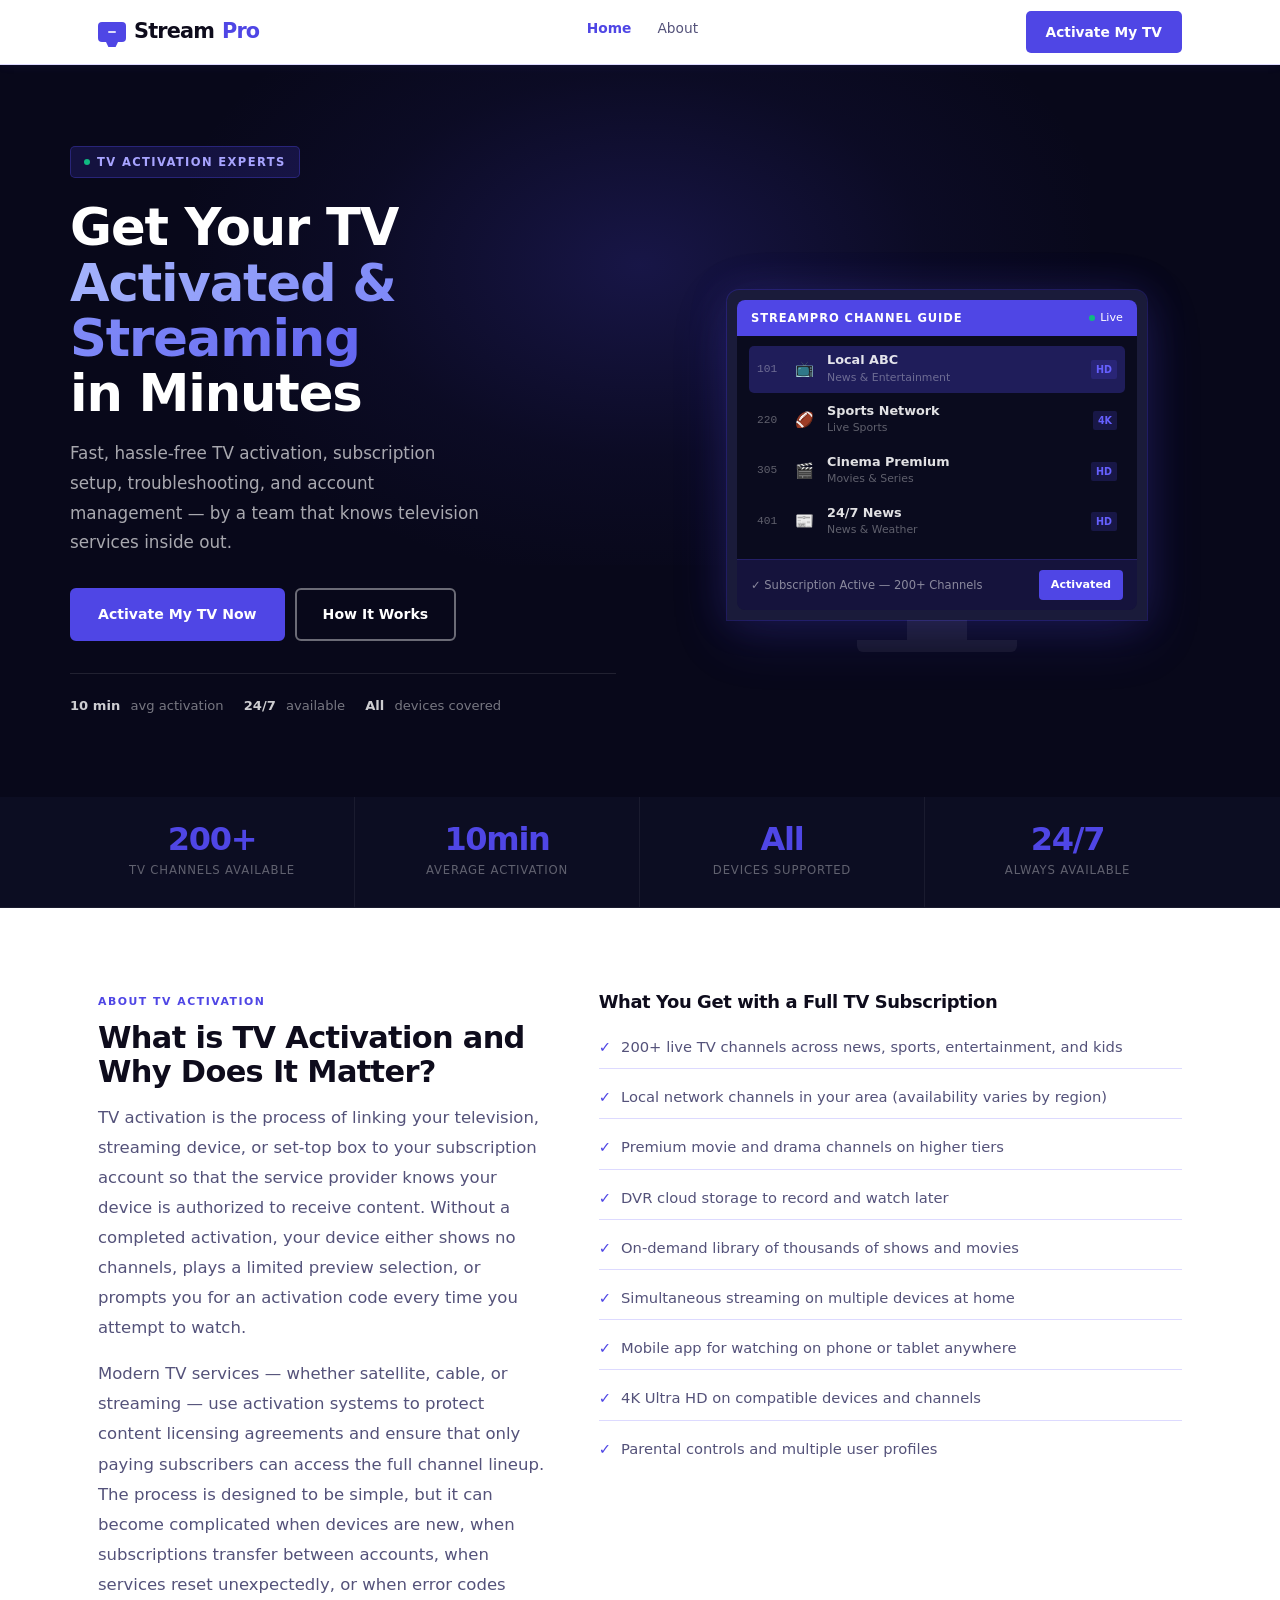
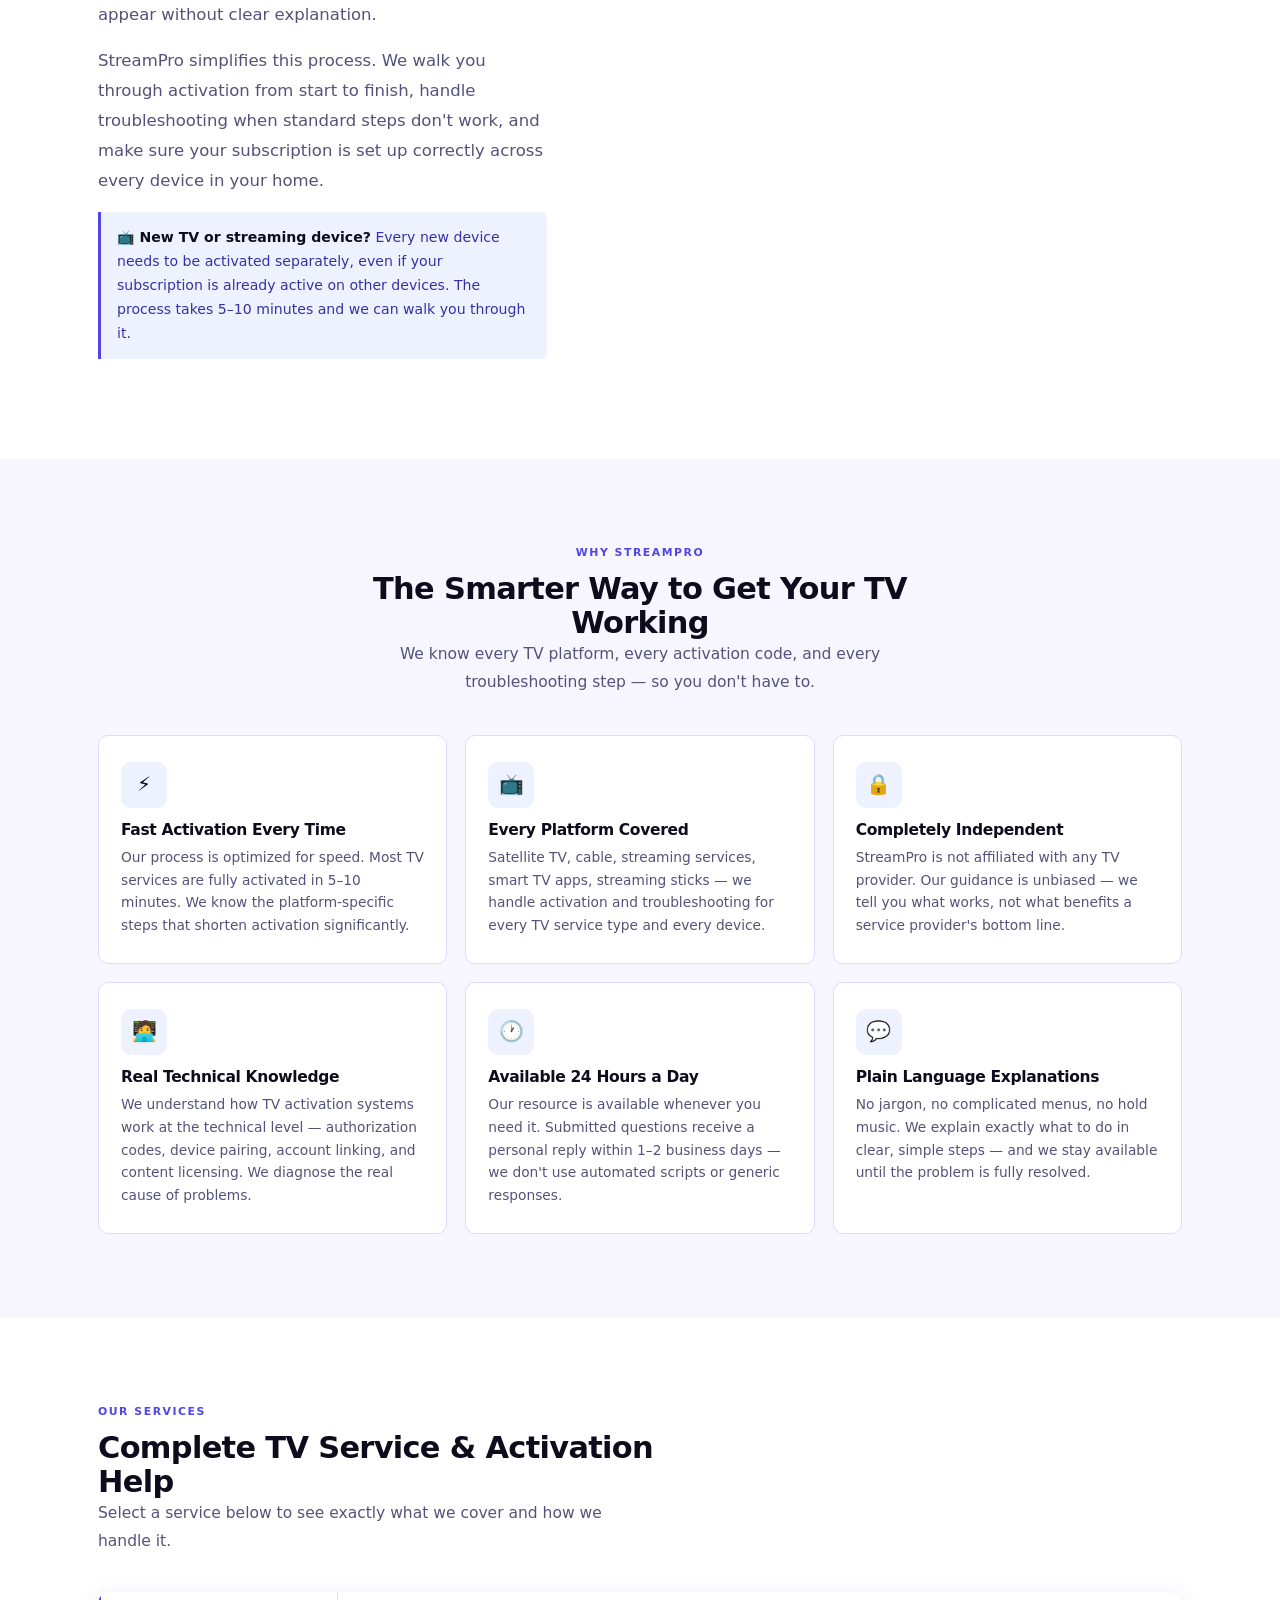
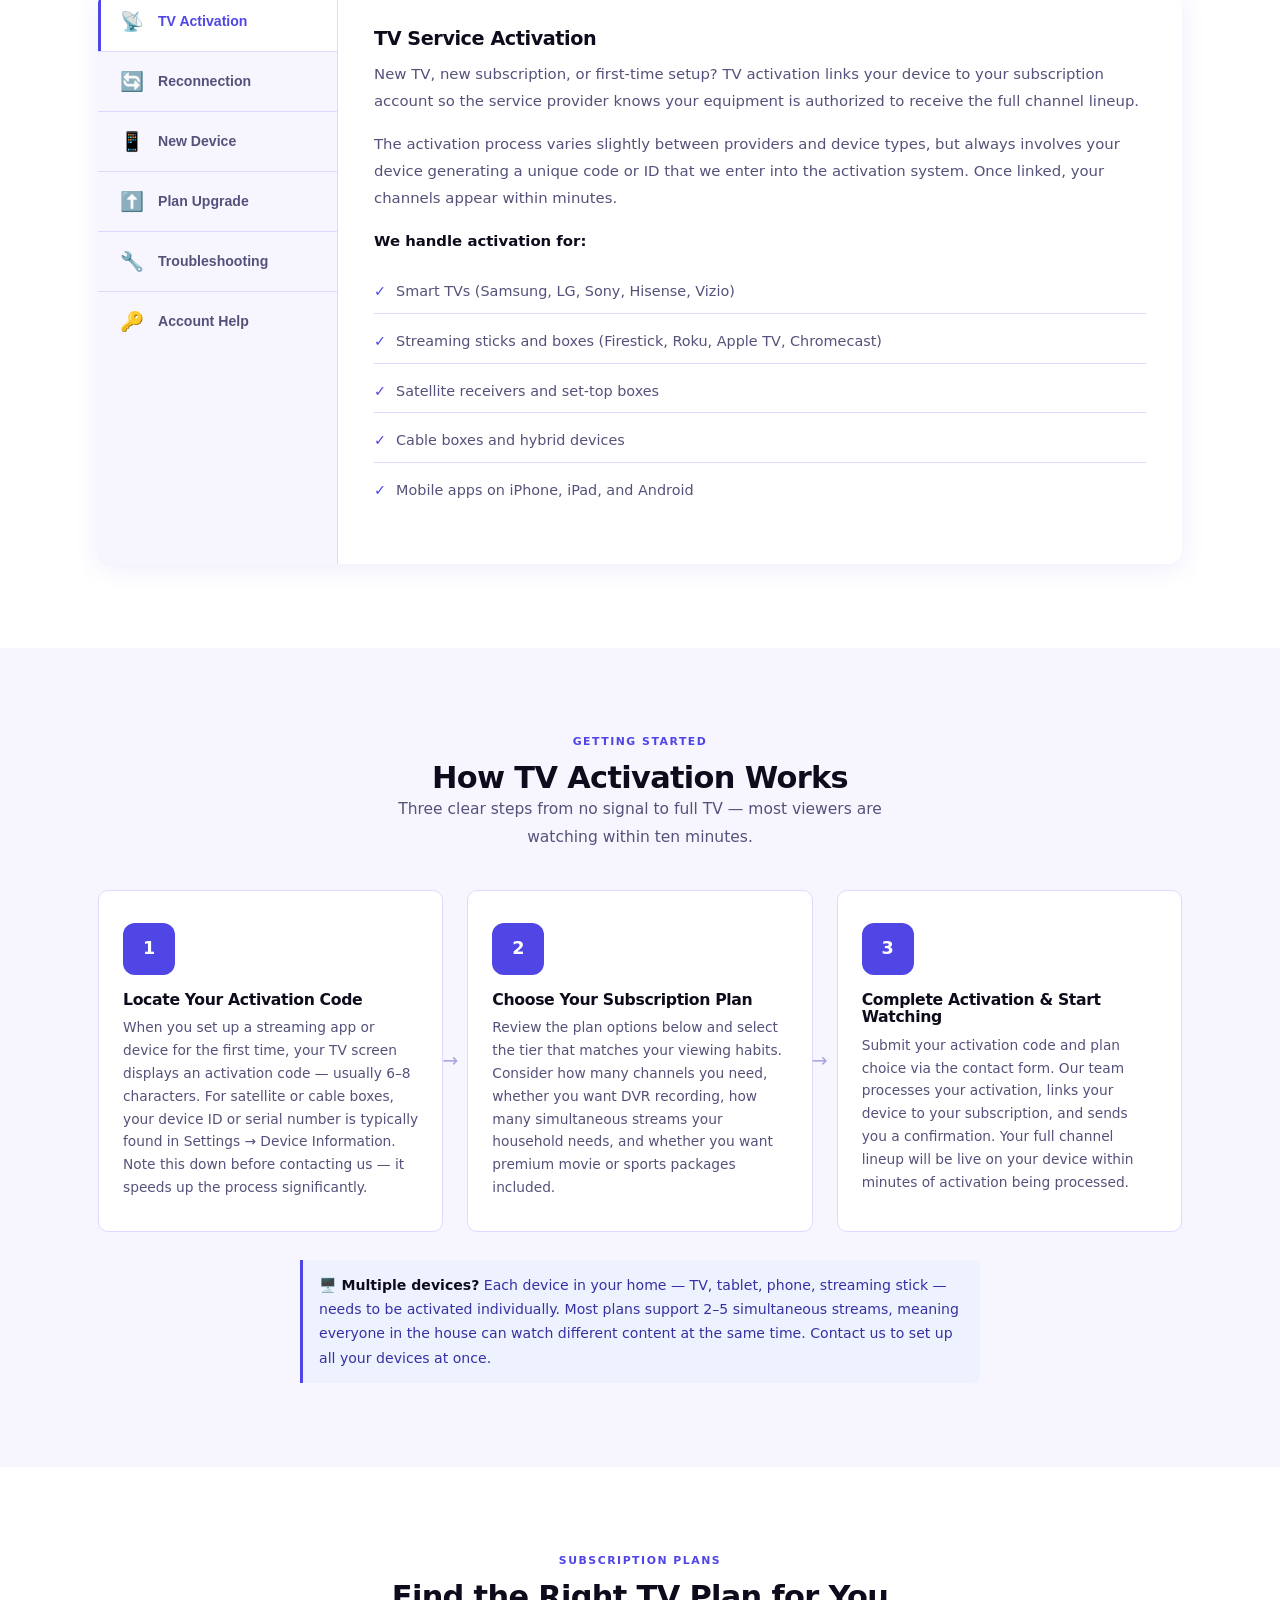
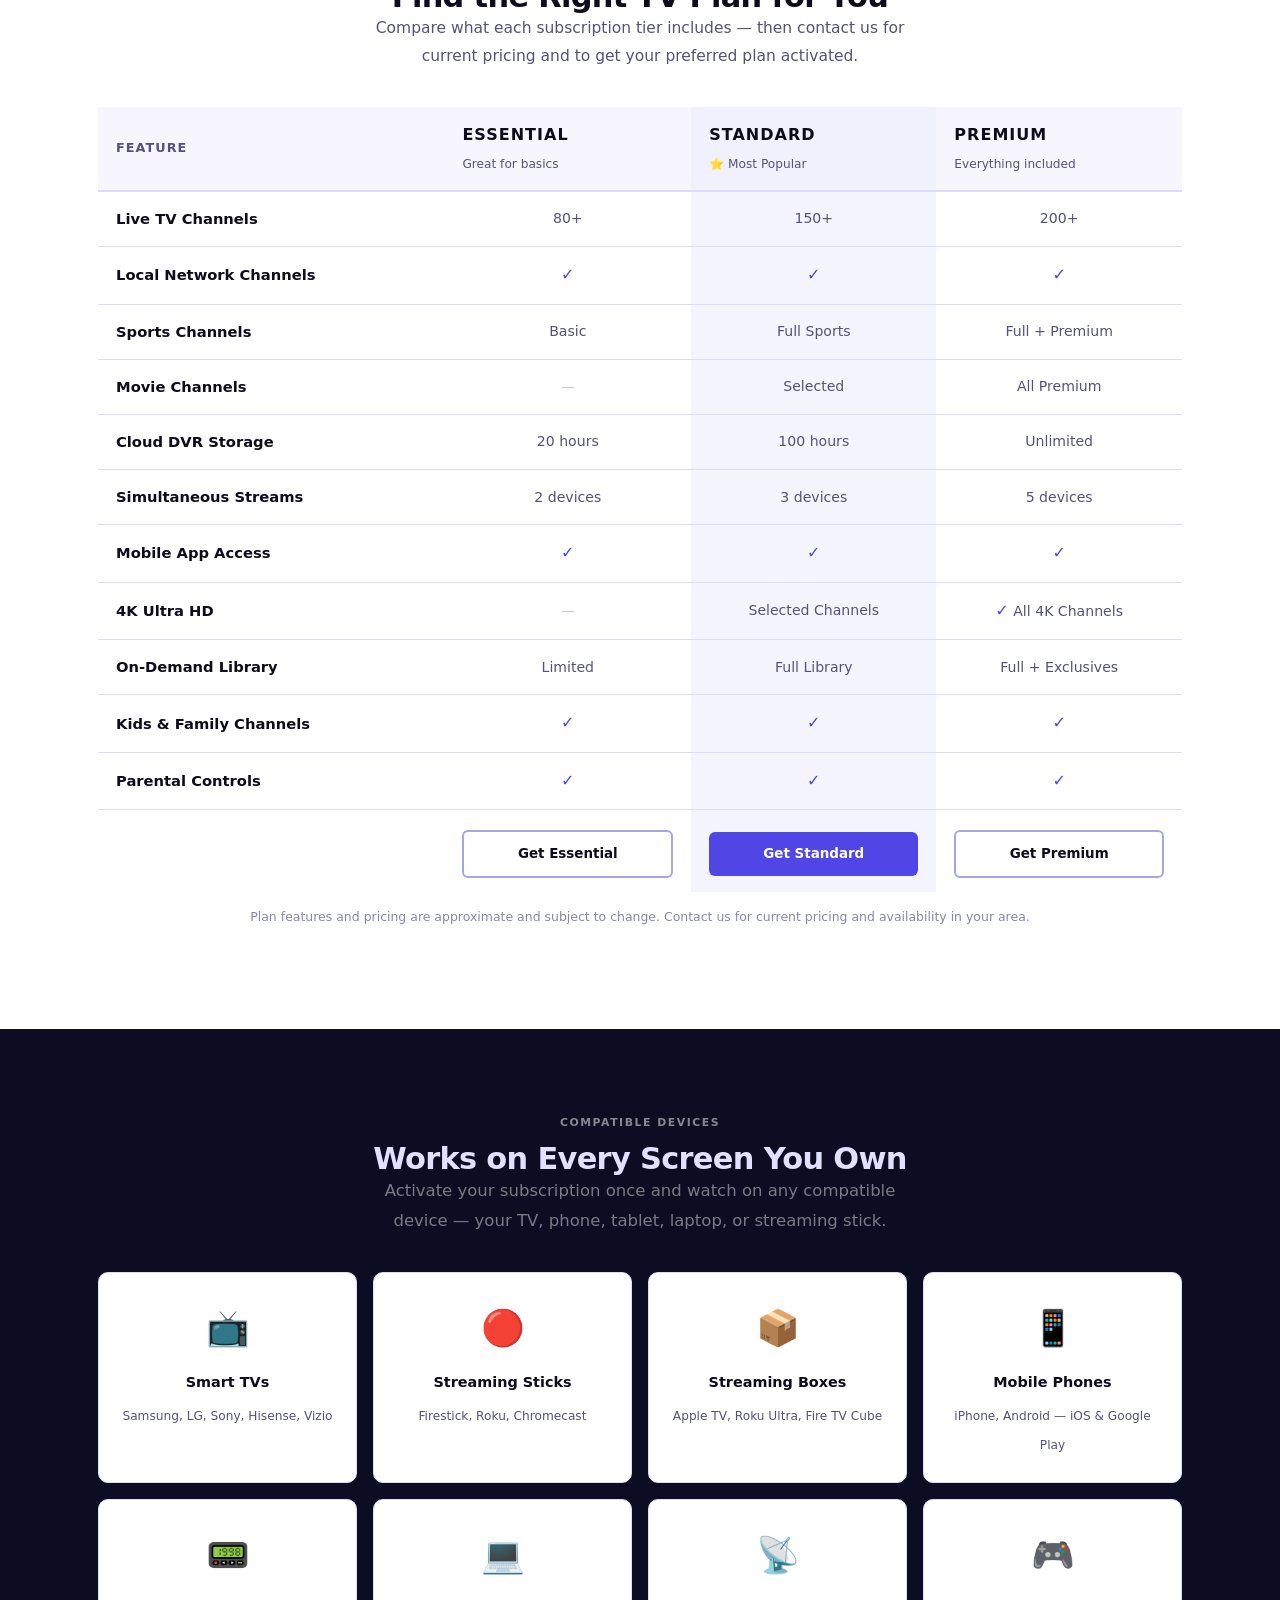
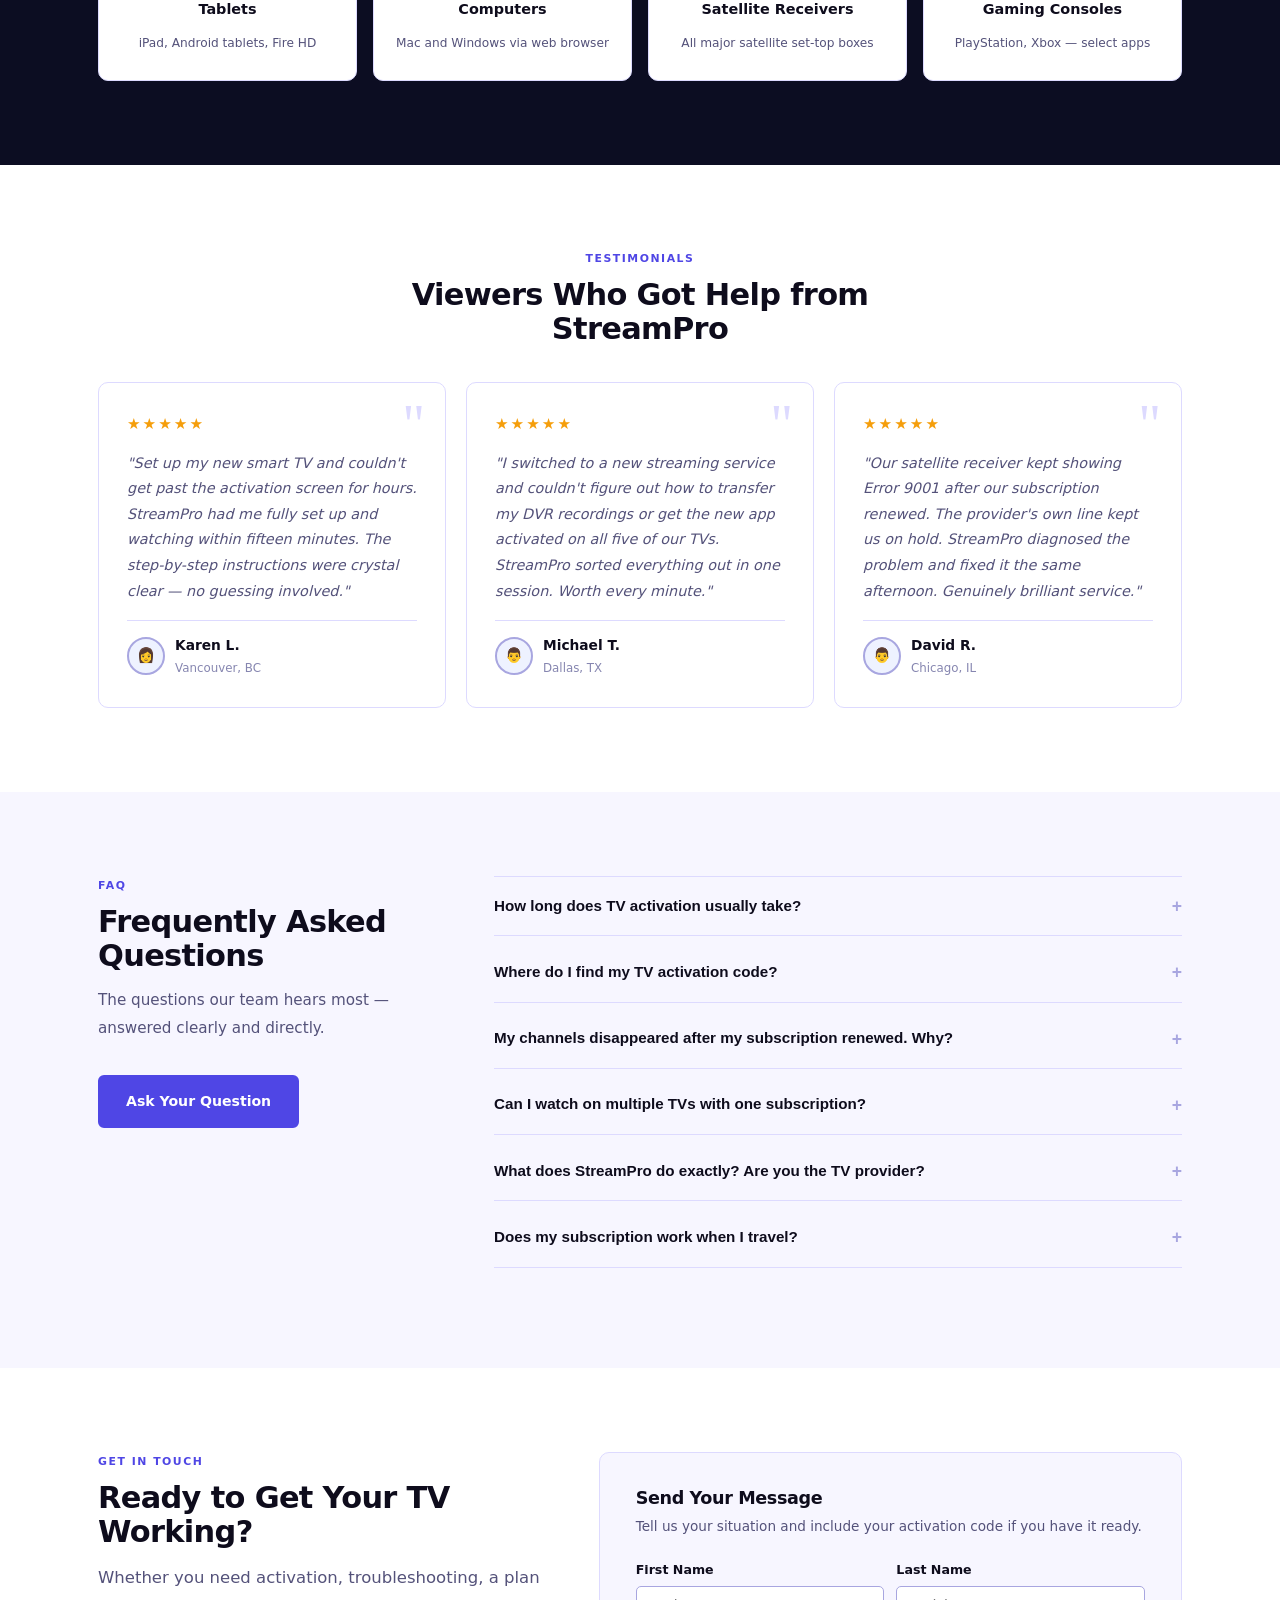
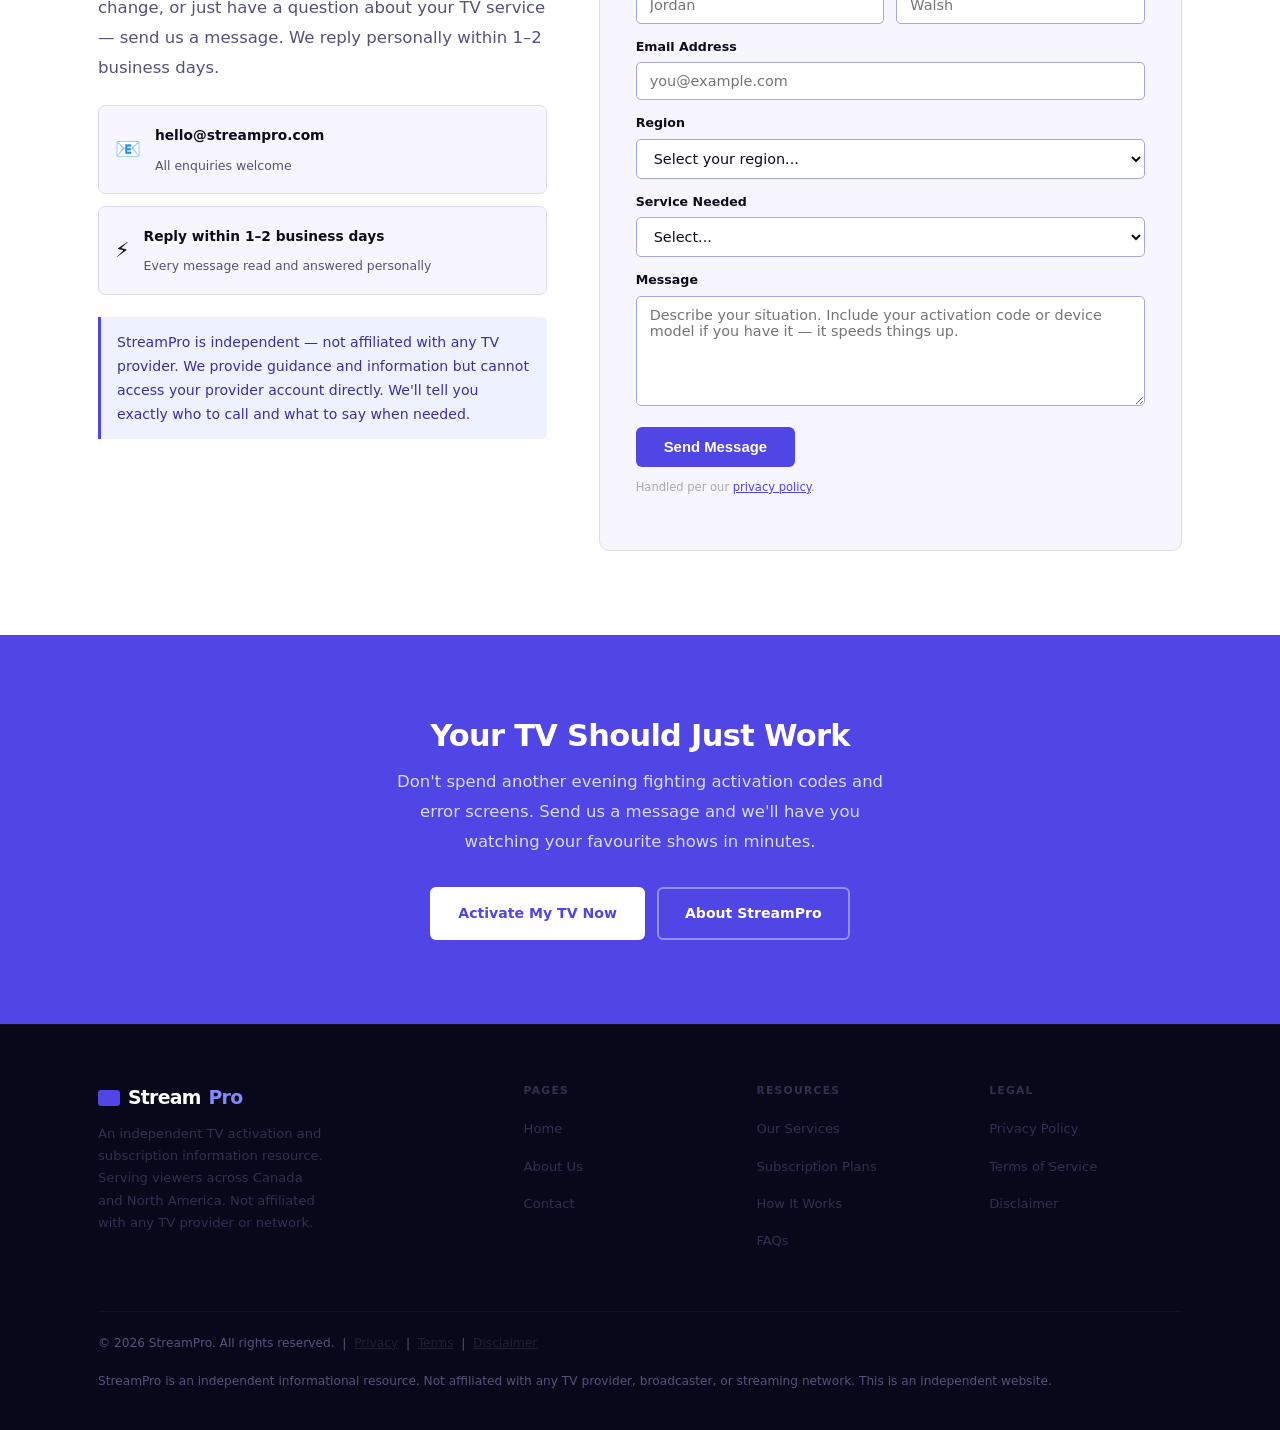
==== index.html @ f2d0706a "Add files via upload" ====
<!DOCTYPE html>
<html lang="en">

<!-- Mirrored from enterstremtv.netlify.app/ by HTTrack Website Copier/3.x [XR&CO'2014], Tue, 24 Nov 2026 15:10:51 GMT -->
<!-- Added by HTTrack --><meta http-equiv="content-type" content="text/html;charset=UTF-8" /><!-- /Added by HTTrack -->
<head>
<meta charset="UTF-8"/>
<meta name="viewport" content="width=device-width,initial-scale=1.0"/>
<meta name="description" content="StreamPro — fast TV activation, subscription setup, troubleshooting and account help for viewers across Canada and North America. Independent TV resource."/>
<title>StreamPro — TV Activation, Subscription & Troubleshooting | StreamPro</title>
<link rel="stylesheet" href="style.css"/>

</head>
<body><nav class="site-nav" id="nav"><div class="nav-inner"><a class='logo' href='index.html'><div class="logo-icon"></div>Stream<em>Pro</em></a><ul class="nav-links"><li><a class='on' href='index.html'>Home</a></li><li><a href='about.html'>About</a></li></ul><a class='nav-cta' href='index.html#contact'>Activate My TV</a><button class="ham" onclick="document.getElementById('mnav').classList.toggle('open')">☰</button></div><div class="mob-nav" id="mnav"><a href='index.html'>Home</a><a href='about.html'>About</a><a href='index.html#contact'>Activate My TV</a><a href='privacy.html'>Privacy</a><a href='terms.html'>Terms</a><a href='disclaimer.html'>Disclaimer</a></div></nav>
<!-- HERO: dark navy + indigo glow + CSS TV screen -->
<section class="hero">
  <div class="hero-inner">
    <div class="hero-text">
      <div class="hero-badge"><span class="badge-dot"></span> TV Activation Experts</div>
      <h1>Get Your TV<br/><span>Activated &amp; Streaming</span><br/>in Minutes</h1>
      <p class="hero-sub">Fast, hassle-free TV activation, subscription setup, troubleshooting, and account management — by a team that knows television services inside out.</p>

      <!-- Desktop — shown on desktop, hidden on mobile -->
      <div class="hero-btns desktop-btns">
        <a href="#contact" class="btn btn-indigo">Activate My TV Now</a>
        <a href="#how" class="btn btn-ghost">How It Works</a>
      </div>
      <div class="hero-proof">
        <div class="proof-item"><strong>10 min</strong>&nbsp;avg activation</div>
        <div class="proof-item"><strong>24/7</strong>&nbsp;available</div>
        <div class="proof-item"><strong>All</strong>&nbsp;devices covered</div>
      </div>
    </div>
    <div class="hero-tv">
      <div class="tv-wrap">
        <div class="tv-body">
          <div class="tv-bezel">
            <div class="tv-screen-header">
              <span class="tv-sh-title">StreamPro Channel Guide</span>
              <span class="tv-sh-status"><span class="tv-sh-dot"></span> Live</span>
            </div>
            <div class="tv-guide">
              <div class="tv-guide-row active">
                <span class="tv-ch-num">101</span>
                <span class="tv-ch-icon">📺</span>
                <div class="tv-ch-info">
                  <div class="tv-ch-name">Local ABC</div>
                  <div class="tv-ch-genre">News &amp; Entertainment</div>
                </div>
                <span class="tv-ch-hd">HD</span>
              </div>
              <div class="tv-guide-row">
                <span class="tv-ch-num">220</span>
                <span class="tv-ch-icon">🏈</span>
                <div class="tv-ch-info">
                  <div class="tv-ch-name">Sports Network</div>
                  <div class="tv-ch-genre">Live Sports</div>
                </div>
                <span class="tv-ch-hd">4K</span>
              </div>
              <div class="tv-guide-row">
                <span class="tv-ch-num">305</span>
                <span class="tv-ch-icon">🎬</span>
                <div class="tv-ch-info">
                  <div class="tv-ch-name">Cinema Premium</div>
                  <div class="tv-ch-genre">Movies &amp; Series</div>
                </div>
                <span class="tv-ch-hd">HD</span>
              </div>
              <div class="tv-guide-row">
                <span class="tv-ch-num">401</span>
                <span class="tv-ch-icon">📰</span>
                <div class="tv-ch-info">
                  <div class="tv-ch-name">24/7 News</div>
                  <div class="tv-ch-genre">News &amp; Weather</div>
                </div>
                <span class="tv-ch-hd">HD</span>
              </div>
            </div>
            <div class="tv-activate-bar">
              <span class="tv-ab-text">✓ Subscription Active — 200+ Channels</span>
              <span class="tv-ab-btn">Activated</span>
            </div>
          </div>
        </div>
        <div class="tv-stand-neck"></div>
        <div class="tv-stand-base"></div>
      </div>
    </div>
  </div>
</section>

<!-- METRICS STRIP -->
<div class="metrics-strip">
  <div class="metrics-inner">
    <div class="metric"><span class="metric-n">200+</span><span class="metric-l">TV Channels Available</span></div>
    <div class="metric"><span class="metric-n">10min</span><span class="metric-l">Average Activation</span></div>
    <div class="metric"><span class="metric-n">All</span><span class="metric-l">Devices Supported</span></div>
    <div class="metric"><span class="metric-n">24/7</span><span class="metric-l">Always Available</span></div>
  </div>
</div>

<!-- WHAT IS TV ACTIVATION -->
<section class="sec">
  <div class="wrap">
    <div class="g-6040">
      <div>
        <span class="lbl">About TV Activation</span>
        <h2 style="margin-bottom:14px;">What is TV Activation and Why Does It Matter?</h2>
        <p>TV activation is the process of linking your television, streaming device, or set-top box to your subscription account so that the service provider knows your device is authorized to receive content. Without a completed activation, your device either shows no channels, plays a limited preview selection, or prompts you for an activation code every time you attempt to watch.</p>
        <p>Modern TV services — whether satellite, cable, or streaming — use activation systems to protect content licensing agreements and ensure that only paying subscribers can access the full channel lineup. The process is designed to be simple, but it can become complicated when devices are new, when subscriptions transfer between accounts, when services reset unexpectedly, or when error codes appear without clear explanation.</p>
        <p>StreamPro simplifies this process. We walk you through activation from start to finish, handle troubleshooting when standard steps don't work, and make sure your subscription is set up correctly across every device in your home.</p>
        <div class="info-box">📺 <strong>New TV or streaming device?</strong> Every new device needs to be activated separately, even if your subscription is already active on other devices. The process takes 5–10 minutes and we can walk you through it.</div>
      </div>
      <div>
        <h3 style="margin-bottom:14px;">What You Get with a Full TV Subscription</h3>
        <ul class="ck">
          <li>200+ live TV channels across news, sports, entertainment, and kids</li>
          <li>Local network channels in your area (availability varies by region)</li>
          <li>Premium movie and drama channels on higher tiers</li>
          <li>DVR cloud storage to record and watch later</li>
          <li>On-demand library of thousands of shows and movies</li>
          <li>Simultaneous streaming on multiple devices at home</li>
          <li>Mobile app for watching on phone or tablet anywhere</li>
          <li>4K Ultra HD on compatible devices and channels</li>
          <li>Parental controls and multiple user profiles</li>
        </ul>
      </div>
    </div>
  </div>
</section>

<!-- WHY CHOOSE US -->
<section class="sec-alt">
  <div class="wrap">
    <div style="text-align:center;max-width:560px;margin:0 auto 38px;">
      <span class="lbl">Why StreamPro</span>
      <h2>The Smarter Way to Get Your TV Working</h2>
      <p style="font-size:.97rem;">We know every TV platform, every activation code, and every troubleshooting step — so you don't have to.</p>
    </div>
    <div class="why-grid">
      <div class="why-card"><div class="why-icon">⚡</div><h4>Fast Activation Every Time</h4><p>Our process is optimized for speed. Most TV services are fully activated in 5–10 minutes. We know the platform-specific steps that shorten activation significantly.</p></div>
      <div class="why-card"><div class="why-icon">📺</div><h4>Every Platform Covered</h4><p>Satellite TV, cable, streaming services, smart TV apps, streaming sticks — we handle activation and troubleshooting for every TV service type and every device.</p></div>
      <div class="why-card"><div class="why-icon">🔒</div><h4>Completely Independent</h4><p>StreamPro is not affiliated with any TV provider. Our guidance is unbiased — we tell you what works, not what benefits a service provider's bottom line.</p></div>
      <div class="why-card"><div class="why-icon">🧑‍💻</div><h4>Real Technical Knowledge</h4><p>We understand how TV activation systems work at the technical level — authorization codes, device pairing, account linking, and content licensing. We diagnose the real cause of problems.</p></div>
      <div class="why-card"><div class="why-icon">🕐</div><h4>Available 24 Hours a Day</h4><p>Our resource is available whenever you need it. Submitted questions receive a personal reply within 1–2 business days — we don't use automated scripts or generic responses.</p></div>
      <div class="why-card"><div class="why-icon">💬</div><h4>Plain Language Explanations</h4><p>No jargon, no complicated menus, no hold music. We explain exactly what to do in clear, simple steps — and we stay available until the problem is fully resolved.</p></div>
    </div>
  </div>
</section>

<!-- SERVICES — TAB LAYOUT (new, not used before) -->
<section class="sec" id="services">
  <div class="wrap">
    <div style="max-width:560px;margin-bottom:36px;">
      <span class="lbl">Our Services</span>
      <h2>Complete TV Service &amp; Activation Help</h2>
      <p style="font-size:.97rem;">Select a service below to see exactly what we cover and how we handle it.</p>
    </div>
    <div class="tab-layout">
      <div class="tab-nav">
        <button class="tab-btn active" data-tab="activation" onclick="showTab('activation')"><span class="tab-btn-icon">📡</span><span class="tab-btn-text">TV Activation</span></button>
        <button class="tab-btn" data-tab="reconnect" onclick="showTab('reconnect')"><span class="tab-btn-icon">🔄</span><span class="tab-btn-text">Reconnection</span></button>
        <button class="tab-btn" data-tab="newdevice" onclick="showTab('newdevice')"><span class="tab-btn-icon">📱</span><span class="tab-btn-text">New Device</span></button>
        <button class="tab-btn" data-tab="upgrade" onclick="showTab('upgrade')"><span class="tab-btn-icon">⬆️</span><span class="tab-btn-text">Plan Upgrade</span></button>
        <button class="tab-btn" data-tab="trouble" onclick="showTab('trouble')"><span class="tab-btn-icon">🔧</span><span class="tab-btn-text">Troubleshooting</span></button>
        <button class="tab-btn" data-tab="account" onclick="showTab('account')"><span class="tab-btn-icon">🔑</span><span class="tab-btn-text">Account Help</span></button>
      </div>
      <div style="background:#fff;">
        <div class="tab-pane active" id="tab-activation">
          <h3>TV Service Activation</h3>
          <p>New TV, new subscription, or first-time setup? TV activation links your device to your subscription account so the service provider knows your equipment is authorized to receive the full channel lineup.</p>
          <p>The activation process varies slightly between providers and device types, but always involves your device generating a unique code or ID that we enter into the activation system. Once linked, your channels appear within minutes.</p>
          <p><strong>We handle activation for:</strong></p>
          <ul class="ck"><li>Smart TVs (Samsung, LG, Sony, Hisense, Vizio)</li><li>Streaming sticks and boxes (Firestick, Roku, Apple TV, Chromecast)</li><li>Satellite receivers and set-top boxes</li><li>Cable boxes and hybrid devices</li><li>Mobile apps on iPhone, iPad, and Android</li></ul>
        </div>
        <div class="tab-pane" id="tab-reconnect">
          <h3>Service Reconnection</h3>
          <p>Your TV was working and then it stopped — or channels have disappeared after a subscription renewal. Reconnection is the process of re-authorizing your device or restarting the content authorization signal.</p>
          <p>This commonly happens after: subscription renewals are processed, payment methods are updated, service outages are resolved, or devices are restarted or factory-reset. In most cases, reconnection takes under five minutes.</p>
          <ul class="ck"><li>Signal refresh for satellite and cable services</li><li>Re-authorization after subscription renewal</li><li>Restoring channels after a payment update</li><li>Re-linking devices that have been reset</li></ul>
        </div>
        <div class="tab-pane" id="tab-newdevice">
          <h3>Adding a New Device</h3>
          <p>Got a new smart TV, streaming stick, or mobile device and want to add it to your existing subscription? Most plans allow multiple devices — you just need to activate each one separately under your account.</p>
          <p>The number of devices you can have active simultaneously depends on your subscription tier. We'll confirm your plan's device limit and activate your new device correctly without affecting other devices already set up.</p>
          <ul class="ck"><li>Activate additional TVs in your home</li><li>Add streaming sticks to your account</li><li>Set up the mobile app on new phones or tablets</li><li>Transfer from an old device to a new one</li></ul>
        </div>
        <div class="tab-pane" id="tab-upgrade">
          <h3>Plan Upgrade or Change</h3>
          <p>Want more channels, added sports packages, or premium movie content? Upgrading your plan activates additional content immediately on all your authorized devices — no hardware changes needed.</p>
          <p>We can explain exactly what each plan upgrade includes, confirm current pricing and availability, and walk you through the upgrade process so you only pay for what you actually want.</p>
          <ul class="ck"><li>Add premium sports packages</li><li>Upgrade to include movie channels</li><li>Add more simultaneous streams</li><li>Upgrade DVR storage capacity</li><li>Switch between plan tiers</li></ul>
        </div>
        <div class="tab-pane" id="tab-trouble">
          <h3>Technical Troubleshooting</h3>
          <p>Error codes, black screens, buffering, missing channels, audio issues — technical problems with TV services are frustrating, especially when standard restart-the-device advice doesn't work. We diagnose and resolve the actual cause.</p>
          <p>Common issues we resolve: channels frozen at the activation screen, error code 1000/2000/9001, streaming quality dropping constantly, selected channels showing "not included in your plan," and receiver boxes failing to load.</p>
          <ul class="ck"><li>Error code diagnosis and resolution</li><li>Streaming quality and buffering fixes</li><li>Audio sync and picture quality issues</li><li>Missing channels and package problems</li><li>Receiver and box reset procedures</li></ul>
        </div>
        <div class="tab-pane" id="tab-account">
          <h3>Account &amp; Billing Help</h3>
          <p>Locked out of your account, charges you don't recognise, need to update payment information, or want to understand exactly what your subscription includes? Account management questions are among the most common we receive.</p>
          <p>We can't access your account directly — but we can tell you exactly what to ask for, who to contact, what information to have ready, and what your rights are as a subscriber.</p>
          <ul class="ck"><li>Account login recovery and password reset</li><li>Understanding your billing statement</li><li>Disputing incorrect charges</li><li>Cancellation and pause options</li><li>Multi-account and family plan questions</li></ul>
        </div>
      </div>
    </div>
  </div>
</section>

<!-- HOW IT WORKS -->
<section class="sec-alt" id="how">
  <div class="wrap">
    <div style="text-align:center;max-width:540px;margin:0 auto 38px;">
      <span class="lbl">Getting Started</span>
      <h2>How TV Activation Works</h2>
      <p style="font-size:.97rem;">Three clear steps from no signal to full TV — most viewers are watching within ten minutes.</p>
    </div>
    <div class="steps-grid">
      <div class="step-card">
        <div class="step-num">1</div>
        <h4>Locate Your Activation Code</h4>
        <p>When you set up a streaming app or device for the first time, your TV screen displays an activation code — usually 6–8 characters. For satellite or cable boxes, your device ID or serial number is typically found in Settings → Device Information. Note this down before contacting us — it speeds up the process significantly.</p>
      </div>
      <div class="step-card">
        <div class="step-num">2</div>
        <h4>Choose Your Subscription Plan</h4>
        <p>Review the plan options below and select the tier that matches your viewing habits. Consider how many channels you need, whether you want DVR recording, how many simultaneous streams your household needs, and whether you want premium movie or sports packages included.</p>
      </div>
      <div class="step-card">
        <div class="step-num">3</div>
        <h4>Complete Activation &amp; Start Watching</h4>
        <p>Submit your activation code and plan choice via the contact form. Our team processes your activation, links your device to your subscription, and sends you a confirmation. Your full channel lineup will be live on your device within minutes of activation being processed.</p>
      </div>
    </div>
    <div class="info-box" style="max-width:680px;margin:28px auto 0;">🖥️ <strong>Multiple devices?</strong> Each device in your home — TV, tablet, phone, streaming stick — needs to be activated individually. Most plans support 2–5 simultaneous streams, meaning everyone in the house can watch different content at the same time. Contact us to set up all your devices at once.</div>
  </div>
</section>

<!-- SUBSCRIPTION PLANS — COMPARISON TABLE (unique layout) -->
<section class="sec" id="plans">
  <div class="wrap">
    <div style="text-align:center;max-width:560px;margin:0 auto 36px;">
      <span class="lbl">Subscription Plans</span>
      <h2>Find the Right TV Plan for You</h2>
      <p style="font-size:.97rem;">Compare what each subscription tier includes — then contact us for current pricing and to get your preferred plan activated.</p>
    </div>
    <div class="compare-wrap">
      <table class="compare-table">
        <thead>
          <tr>
            <th>Feature</th>
            <th><span class="plan-name-header">Essential</span><span class="plan-sub-header">Great for basics</span></th>
            <th class="featured-th"><span class="plan-name-header">Standard</span><span class="plan-sub-header">⭐ Most Popular</span></th>
            <th><span class="plan-name-header">Premium</span><span class="plan-sub-header">Everything included</span></th>
          </tr>
        </thead>
        <tbody>
          <tr><td class="feat-col">Live TV Channels</td><td class="plan-col">80+</td><td class="plan-col featured-col">150+</td><td class="plan-col">200+</td></tr>
          <tr><td class="feat-col">Local Network Channels</td><td class="plan-col"><span class="check-yes">✓</span></td><td class="plan-col featured-col"><span class="check-yes">✓</span></td><td class="plan-col"><span class="check-yes">✓</span></td></tr>
          <tr><td class="feat-col">Sports Channels</td><td class="plan-col">Basic</td><td class="plan-col featured-col">Full Sports</td><td class="plan-col">Full + Premium</td></tr>
          <tr><td class="feat-col">Movie Channels</td><td class="plan-col"><span class="check-no">—</span></td><td class="plan-col featured-col">Selected</td><td class="plan-col">All Premium</td></tr>
          <tr><td class="feat-col">Cloud DVR Storage</td><td class="plan-col">20 hours</td><td class="plan-col featured-col">100 hours</td><td class="plan-col">Unlimited</td></tr>
          <tr><td class="feat-col">Simultaneous Streams</td><td class="plan-col">2 devices</td><td class="plan-col featured-col">3 devices</td><td class="plan-col">5 devices</td></tr>
          <tr><td class="feat-col">Mobile App Access</td><td class="plan-col"><span class="check-yes">✓</span></td><td class="plan-col featured-col"><span class="check-yes">✓</span></td><td class="plan-col"><span class="check-yes">✓</span></td></tr>
          <tr><td class="feat-col">4K Ultra HD</td><td class="plan-col"><span class="check-no">—</span></td><td class="plan-col featured-col">Selected Channels</td><td class="plan-col"><span class="check-yes">✓</span> All 4K Channels</td></tr>
          <tr><td class="feat-col">On-Demand Library</td><td class="plan-col">Limited</td><td class="plan-col featured-col">Full Library</td><td class="plan-col">Full + Exclusives</td></tr>
          <tr><td class="feat-col">Kids &amp; Family Channels</td><td class="plan-col"><span class="check-yes">✓</span></td><td class="plan-col featured-col"><span class="check-yes">✓</span></td><td class="plan-col"><span class="check-yes">✓</span></td></tr>
          <tr><td class="feat-col">Parental Controls</td><td class="plan-col"><span class="check-yes">✓</span></td><td class="plan-col featured-col"><span class="check-yes">✓</span></td><td class="plan-col"><span class="check-yes">✓</span></td></tr>
          <tr class="plan-cta-row">
            <td></td>
            <td class="plan-col"><a href="#contact" class="plan-cta-btn secondary">Get Essential</a></td>
            <td class="plan-col featured-col"><a href="#contact" class="plan-cta-btn">Get Standard</a></td>
            <td class="plan-col"><a href="#contact" class="plan-cta-btn secondary">Get Premium</a></td>
          </tr>
        </tbody>
      </table>
    </div>
    <p style="text-align:center;font-size:.78rem;color:var(--light);margin-top:14px;">Plan features and pricing are approximate and subject to change. Contact us for current pricing and availability in your area.</p>
  </div>
</section>

<!-- DEVICE COMPATIBILITY -->
<section class="sec-dark">
  <div class="wrap">
    <div style="text-align:center;max-width:540px;margin:0 auto 36px;">
      <span class="lbl-w">Compatible Devices</span>
      <h2>Works on Every Screen You Own</h2>
      <p>Activate your subscription once and watch on any compatible device — your TV, phone, tablet, laptop, or streaming stick.</p>
    </div>
    <div class="device-grid">
      <div class="device-card"><span class="device-icon">📺</span><span class="device-name">Smart TVs</span><span class="device-detail">Samsung, LG, Sony, Hisense, Vizio</span></div>
      <div class="device-card"><span class="device-icon">🔴</span><span class="device-name">Streaming Sticks</span><span class="device-detail">Firestick, Roku, Chromecast</span></div>
      <div class="device-card"><span class="device-icon">📦</span><span class="device-name">Streaming Boxes</span><span class="device-detail">Apple TV, Roku Ultra, Fire TV Cube</span></div>
      <div class="device-card"><span class="device-icon">📱</span><span class="device-name">Mobile Phones</span><span class="device-detail">iPhone, Android — iOS &amp; Google Play</span></div>
      <div class="device-card"><span class="device-icon">📟</span><span class="device-name">Tablets</span><span class="device-detail">iPad, Android tablets, Fire HD</span></div>
      <div class="device-card"><span class="device-icon">💻</span><span class="device-name">Computers</span><span class="device-detail">Mac and Windows via web browser</span></div>
      <div class="device-card"><span class="device-icon">📡</span><span class="device-name">Satellite Receivers</span><span class="device-detail">All major satellite set-top boxes</span></div>
      <div class="device-card"><span class="device-icon">🎮</span><span class="device-name">Gaming Consoles</span><span class="device-detail">PlayStation, Xbox — select apps</span></div>
    </div>
  </div>
</section>

<!-- TESTIMONIALS -->
<section class="sec">
  <div class="wrap">
    <div style="text-align:center;max-width:480px;margin:0 auto 36px;">
      <span class="lbl">Testimonials</span>
      <h2>Viewers Who Got Help from StreamPro</h2>
    </div>
    <div class="testi-row">
      <div class="testi-card">
        <div class="testi-stars">★★★★★</div>
        <div class="testi-text">"Set up my new smart TV and couldn't get past the activation screen for hours. StreamPro had me fully set up and watching within fifteen minutes. The step-by-step instructions were crystal clear — no guessing involved."</div>
        <div class="testi-foot"><div class="testi-av">👩</div><div><div class="testi-name">Karen L.</div><div class="testi-loc">Vancouver, BC</div></div></div>
      </div>
      <div class="testi-card">
        <div class="testi-stars">★★★★★</div>
        <div class="testi-text">"I switched to a new streaming service and couldn't figure out how to transfer my DVR recordings or get the new app activated on all five of our TVs. StreamPro sorted everything out in one session. Worth every minute."</div>
        <div class="testi-foot"><div class="testi-av">👨</div><div><div class="testi-name">Michael T.</div><div class="testi-loc">Dallas, TX</div></div></div>
      </div>
      <div class="testi-card">
        <div class="testi-stars">★★★★★</div>
        <div class="testi-text">"Our satellite receiver kept showing Error 9001 after our subscription renewed. The provider's own line kept us on hold. StreamPro diagnosed the problem and fixed it the same afternoon. Genuinely brilliant service."</div>
        <div class="testi-foot"><div class="testi-av">👨</div><div><div class="testi-name">David R.</div><div class="testi-loc">Chicago, IL</div></div></div>
      </div>
    </div>
  </div>
</section>

<!-- FAQ -->
<section class="sec-alt" id="faq">
  <div class="wrap">
    <div class="g-1-2">
      <div>
        <span class="lbl">FAQ</span>
        <h2 style="margin-top:8px;margin-bottom:14px;">Frequently Asked Questions</h2>
        <p style="font-size:.95rem;">The questions our team hears most — answered clearly and directly.</p>
        <a href="#contact" class="btn btn-indigo" style="margin-top:16px;display:inline-flex;">Ask Your Question</a>
      </div>
      <div>
        <ul style="list-style:none;padding:0;border-top:1px solid var(--border);">
          <li class="faq-item"><button class="faq-q" onclick="fq(this)">How long does TV activation usually take? <span class="ic">+</span></button><div class="faq-a">Most TV service activations complete within 5 to 15 minutes once you have your activation code and your subscription is in place. The exact time depends on the service provider's authorization system — some send the activation signal instantly, while others take a few minutes to process. Satellite services may take slightly longer because the authorization signal travels via satellite to your receiver.</div></li>
          <li class="faq-item"><button class="faq-q" onclick="fq(this)">Where do I find my TV activation code? <span class="ic">+</span></button><div class="faq-a">Your activation code appears on your TV screen when you open the streaming app or set up the device for the first time. It's typically shown on a screen that says "Activate at [website]" or "Enter this code." For satellite or cable boxes, your device ID is usually found in Settings → About → Device Information or on a sticker on the back or bottom of the box. If you can't find yours, contact us and we'll help you locate it based on your specific device model.</div></li>
          <li class="faq-item"><button class="faq-q" onclick="fq(this)">My channels disappeared after my subscription renewed. Why? <span class="ic">+</span></button><div class="faq-a">This is one of the most common TV service issues. When a subscription renews — especially if there's a brief processing delay or a payment method update — the service's authorization system can temporarily de-authorize your device. This causes channels to disappear even though your subscription is technically active. A reconnection or signal refresh resolves this in most cases within minutes. Contact us and we can process this for you.</div></li>
          <li class="faq-item"><button class="faq-q" onclick="fq(this)">Can I watch on multiple TVs with one subscription? <span class="ic">+</span></button><div class="faq-a">Yes — most TV subscriptions allow multiple devices to be registered and multiple simultaneous streams. The number of devices you can watch on at the same time depends on your subscription tier: Essential plans typically allow 2 simultaneous streams, Standard plans allow 3, and Premium plans allow 5 or more. Each device needs to be activated separately under your account, which we can help you do all at once.</div></li>
          <li class="faq-item"><button class="faq-q" onclick="fq(this)">What does StreamPro do exactly? Are you the TV provider? <span class="ic">+</span></button><div class="faq-a">StreamPro is an independent information and activation resource — not a TV provider. We help you understand TV services, navigate the activation process, troubleshoot technical problems, and choose the right subscription tier. We don't provide the TV service itself, but we make the process of getting started, fixing problems, and managing your subscription significantly easier. We're completely independent and not affiliated with any TV service provider.</div></li>
          <li class="faq-item"><button class="faq-q" onclick="fq(this)">Does my subscription work when I travel? <span class="ic">+</span></button><div class="faq-a">It depends on the type of service. Satellite TV services are generally tied to your registered home location and may not work in other homes or regions. Streaming TV subscriptions typically allow you to watch on your mobile device anywhere you have an internet connection, though some live local channels may be geo-restricted to your home area. Premium on-demand content is usually available wherever you are. Contact us for specifics about your service type and subscription tier.</div></li>
        </ul>
      </div>
    </div>
  </div>
</section>

<!-- CONTACT -->
<section class="sec" id="contact">
  <div class="wrap">
    <div class="g-6040" style="align-items:start;">
      <div>
        <span class="lbl">Get in Touch</span>
        <h2 style="margin-top:8px;margin-bottom:14px;">Ready to Get Your TV Working?</h2>
        <p>Whether you need activation, troubleshooting, a plan change, or just have a question about your TV service — send us a message. We reply personally within 1–2 business days.</p>
        <div style="margin:22px 0;display:flex;flex-direction:column;gap:12px;">
          <div style="display:flex;gap:14px;align-items:center;padding:14px 16px;background:var(--bg-alt);border-radius:7px;border:1px solid var(--border);"><span style="font-size:1.3rem;">📧</span><div><strong style="font-size:.86rem;">hello@streampro.com</strong><br/><span style="font-size:.78rem;color:var(--muted);">All enquiries welcome</span></div></div>
          <div style="display:flex;gap:14px;align-items:center;padding:14px 16px;background:var(--bg-alt);border-radius:7px;border:1px solid var(--border);"><span style="font-size:1.3rem;">⚡</span><div><strong style="font-size:.86rem;">Reply within 1–2 business days</strong><br/><span style="font-size:.78rem;color:var(--muted);">Every message read and answered personally</span></div></div>
        </div>
        <div class="info-box">StreamPro is independent — not affiliated with any TV provider. We provide guidance and information but cannot access your provider account directly. We'll tell you exactly who to call and what to say when needed.</div>
      </div>
      <div class="form-box">
        <h3 style="margin-bottom:6px;font-size:1.1rem;">Send Your Message</h3>
        <p style="font-size:.85rem;color:var(--muted);margin-bottom:20px;">Tell us your situation and include your activation code if you have it ready.</p>
        <div class="f2"><div class="fg"><label>First Name</label><input type="text" placeholder="Jordan"/></div><div class="fg"><label>Last Name</label><input type="text" placeholder="Walsh"/></div></div>
        <div class="fg"><label>Email Address</label><input type="email" placeholder="you@example.com"/></div>
        <div class="fg"><label>Region</label>
          <select>
            <option value="">Select your region...</option>
            <optgroup label="Canada"><option>Ontario</option><option>British Columbia</option><option>Alberta</option><option>Quebec</option><option>Other Canadian province</option></optgroup>
            <optgroup label="United States"><option>Northeast US</option><option>Southeast US</option><option>Midwest US</option><option>West Coast US</option><option>Other US</option></optgroup>
            <optgroup label="Other"><option>Other / Prefer not to say</option></optgroup>
          </select>
        </div>
        <div class="fg"><label>Service Needed</label>
          <select><option value="">Select...</option>
            <option>TV activation (new service)</option>
            <option>Reconnect / Signal refresh</option>
            <option>Add a new device</option>
            <option>Plan upgrade or change</option>
            <option>Technical troubleshooting</option>
            <option>Account &amp; billing help</option>
            <option>General question</option>
          </select>
        </div>
        <div class="fg"><label>Message</label><textarea placeholder="Describe your situation. Include your activation code or device model if you have it — it speeds things up."></textarea></div>
        <button class="sbtn" onclick="sub()">Send Message</button>
        <p class="fok" id="fok">✓ Message sent — we'll reply within 1–2 business days.</p>
        <p style="font-size:.72rem;color:#aaa;margin-top:10px;">Handled per our <a href='privacy.html'>privacy policy</a>.</p>
      </div>
    </div>
  </div>
</section>

<div class="cta-band">
  <div class="wrap-sm">
    <h2>Your TV Should Just Work</h2>
    <p>Don't spend another evening fighting activation codes and error screens. Send us a message and we'll have you watching your favourite shows in minutes.</p>
    <div style="display:flex;gap:12px;justify-content:center;flex-wrap:wrap;">
      <a href="#contact" class="btn btn-white">Activate My TV Now</a>
      <a class='btn btn-ghost' href='about.html'>About StreamPro</a>
    </div>
  </div>
</div>

<footer class="site-footer"><div class="wrap"><div class="ft-grid"><div class="ft-brand"><div class="ft-logo"><div class="ft-logo-icon"></div>Stream<em>Pro</em></div><p>An independent TV activation and subscription information resource. Serving viewers across Canada and North America. Not affiliated with any TV provider or network.</p></div><div class="fc"><h5>Pages</h5><ul><li><a href='index.html'>Home</a></li><li><a href='about.html'>About Us</a></li><li><a href='index.html#contact'>Contact</a></li></ul></div><div class="fc"><h5>Resources</h5><ul><li><a href='index.html#services'>Our Services</a></li><li><a href='index.html#plans'>Subscription Plans</a></li><li><a href='index.html#how'>How It Works</a></li><li><a href='index.html#faq'>FAQs</a></li></ul></div><div class="fc"><h5>Legal</h5><ul><li><a href='privacy.html'>Privacy Policy</a></li><li><a href='terms.html'>Terms of Service</a></li><li><a href='disclaimer.html'>Disclaimer</a></li></ul></div></div><div class="ft-bot"><p>&copy; <span id="yr"></span> StreamPro. All rights reserved. &nbsp;|&nbsp; <a href='privacy.html'>Privacy</a> &nbsp;|&nbsp; <a href='terms.html'>Terms</a> &nbsp;|&nbsp; <a href='disclaimer.html'>Disclaimer</a></p><p style="margin-top:4px;">StreamPro is an independent informational resource. Not affiliated with any TV provider, broadcaster, or streaming network. This is an independent website.</p></div></div></footer><script>
document.getElementById("yr").textContent=new Date().getFullYear();
function fq(b){var i=b.closest(".faq-item"),o=i.classList.contains("open");document.querySelectorAll(".faq-item.open").forEach(function(x){x.classList.remove("open");});if(!o)i.classList.add("open");}
function sub(){var e=document.querySelector(".fg input[type=email]"),m=document.querySelector(".fg textarea");if(e&&m){if(!e.value.trim()||!m.value.trim()){alert("Please fill all required fields.");return;}document.getElementById("fok").style.display="block";document.querySelector(".sbtn").disabled=true;}}
// Service tabs
function showTab(id){
  document.querySelectorAll(".tab-btn").forEach(function(b){b.classList.remove("active");});
  document.querySelectorAll(".tab-pane").forEach(function(p){p.classList.remove("active");});
  var btn=document.querySelector('[data-tab="'+id+'"]');
  var pane=document.getElementById("tab-"+id);
  if(btn)btn.classList.add("active");
  if(pane)pane.classList.add("active");
}
</script></body>

<!-- Mirrored from enterstremtv.netlify.app/ by HTTrack Website Copier/3.x [XR&CO'2014], Tue, 24 Nov 2026 15:10:55 GMT -->
</html>
<script async src=".netlify/scripts/hud3eb9?variant=public" data-nf-variant="public" data-netlify-site-id="ea98de82-31a0-4e5a-8878-78ecb0f92105" data-app-host="app.netlify.com" data-account-tier="personal"></script>
---- style.css ----
/* ═══════════════════════════════════════════════════════
   StreamPro — TV Activation Resource
   Indigo #4f46e5 · Dark navy hero · White body
   TV screen visualization · Service tabs · Compare table
   NO AD SLOTS — Google Ads Landing Page
═══════════════════════════════════════════════════════ */
*,*::before,*::after{box-sizing:border-box;margin:0;padding:0;}
html{scroll-behavior:smooth;overflow-x:hidden;}
:root{
  --bg:#ffffff;
  --bg-alt:#f7f6ff;
  --bg-soft:#eeedff;
  --dark:#08081a;
  --navy:#0c0d22;
  --card-dk:#13142e;
  --ink:#0e0c1c;
  --text:#100e22;
  --muted:#54527a;
  --light:#8686b0;
  --accent:#4f46e5;
  --acc-dk:#3730a3;
  --acc-mid:#6660ff;
  --acc-lt:#eef2ff;
  --acc-glow:rgba(79,70,229,.3);
  --border:#dddaff;
  --bdk:#a8a6e0;
  --success:#10b981;
  --shadow:0 4px 24px rgba(79,70,229,.1);
  --shadow-lg:0 16px 56px rgba(79,70,229,.18);
}
body{font-family:system-ui,-apple-system,'Segoe UI',sans-serif;font-size:16.5px;line-height:1.78;color:var(--text);background:var(--bg);-webkit-font-smoothing:antialiased;overflow-x:hidden;}
img{display:block;max-width:100%;height:auto;}
a{color:var(--accent);}a:hover{color:var(--acc-dk);}
h1,h2,h3,h4{font-weight:800;line-height:1.12;color:var(--ink);letter-spacing:-.022em;}
h1{font-size:2.9rem;}h2{font-size:1.9rem;}h3{font-size:1.12rem;}h4{font-size:.96rem;}
p{color:var(--muted);margin-bottom:1rem;line-height:1.82;}
ul,ol{padding-left:1.4rem;color:var(--muted);margin-bottom:1rem;}
li{margin-bottom:.44rem;}
strong{color:var(--ink);font-weight:600;}

/* containers */
.wrap{max-width:1140px;margin:0 auto;padding:0 28px;}
.wrap-md{max-width:860px;margin:0 auto;padding:0 28px;}
.wrap-sm{max-width:640px;margin:0 auto;padding:0 28px;}

/* ── NAV ──────────────────────────────────────────────── */
.site-nav{position:sticky;top:0;z-index:300;background:#fff;border-bottom:1px solid var(--border);box-shadow:0 2px 8px rgba(79,70,229,.07);}
.nav-inner{display:flex;align-items:center;justify-content:space-between;height:64px;gap:14px;max-width:1140px;margin:0 auto;padding:0 28px;}
.logo{font-size:1.3rem;font-weight:900;letter-spacing:-.04em;color:var(--ink);text-decoration:none;display:flex;align-items:center;gap:8px;flex-shrink:0;}
.logo-icon{width:28px;height:20px;background:var(--accent);border-radius:4px;position:relative;display:flex;align-items:center;justify-content:center;}
.logo-icon::after{content:'';width:8px;height:2px;background:rgba(255,255,255,.8);border-radius:1px;}
.logo-icon::before{content:'';position:absolute;bottom:-5px;left:50%;transform:translateX(-50%);width:12px;height:5px;background:var(--accent);clip-path:polygon(0 0,100% 0,80% 100%,20% 100%);}
.logo em{font-style:normal;color:var(--accent);}
.logo:hover{text-decoration:none;}
.nav-links{display:flex;list-style:none;gap:2px;padding:0;margin:0;}
.nav-links a{font-size:.86rem;font-weight:500;color:var(--muted);padding:7px 12px;border-radius:5px;text-decoration:none;display:block;transition:color .13s,background .13s;}
.nav-links a:hover{color:var(--ink);background:var(--acc-lt);}
.nav-links a.on{color:var(--accent);font-weight:700;}
.nav-cta{font-size:.86rem;font-weight:700;background:var(--accent);color:#fff;padding:9px 20px;border-radius:5px;text-decoration:none;white-space:nowrap;transition:background .13s;}
.nav-cta:hover{background:var(--acc-dk);color:#fff;text-decoration:none;}
.ham{display:none;background:none;border:1.5px solid var(--border);border-radius:5px;padding:7px 11px;cursor:pointer;font-size:1rem;color:var(--ink);}
.mob-nav{display:none;flex-direction:column;background:#fff;border-top:1px solid var(--border);padding:10px 20px 16px;gap:4px;position:absolute;top:64px;left:0;right:0;z-index:400;box-shadow:0 4px 16px rgba(79,70,229,.1);}
.mob-nav.open{display:flex;}
.mob-nav a{display:block;padding:11px 14px;font-size:.9rem;color:var(--muted);text-decoration:none;border-radius:5px;font-weight:500;}
.mob-nav a:hover{background:var(--acc-lt);color:var(--accent);}

/* ── HERO — dark navy, indigo glow + CSS TV screen ───── */
.hero{background:var(--dark);padding:80px 28px 0;position:relative;overflow:hidden;}
.hero::before{content:'';position:absolute;top:-100px;left:50%;transform:translateX(-50%);width:900px;height:600px;background:radial-gradient(ellipse,rgba(79,70,229,.22) 0%,rgba(55,48,163,.08) 45%,transparent 75%);pointer-events:none;}
.hero-inner{display:grid;grid-template-columns:1fr 1fr;gap:48px;align-items:center;max-width:1140px;margin:0 auto;position:relative;z-index:2;}
.hero-text{padding-bottom:80px;}
.hero-badge{display:inline-flex;align-items:center;gap:7px;background:rgba(79,70,229,.18);border:1px solid rgba(79,70,229,.35);border-radius:5px;padding:5px 13px;font-size:.72rem;font-weight:700;text-transform:uppercase;letter-spacing:.12em;color:#a8a4ff;margin-bottom:22px;}
.badge-dot{width:6px;height:6px;border-radius:50%;background:var(--success);animation:bdot 2s infinite;}
@keyframes bdot{0%,100%{opacity:1;}50%{opacity:.3;}}
.hero h1{color:#fff;font-size:3.2rem;margin-bottom:18px;line-height:1.08;}
.hero h1 span{background:linear-gradient(120deg,#a5b4fc,#818cf8,#6366f1);-webkit-background-clip:text;-webkit-text-fill-color:transparent;background-clip:text;}
.hero-sub{color:rgba(255,255,255,.65);font-size:1.05rem;max-width:420px;margin-bottom:30px;line-height:1.76;}
.hero-btns{display:flex;gap:10px;flex-wrap:wrap;margin-bottom:32px;}
.hero-proof{display:flex;gap:20px;flex-wrap:wrap;padding-top:20px;border-top:1px solid rgba(255,255,255,.1);}
.proof-item{font-size:.82rem;color:rgba(255,255,255,.45);display:flex;align-items:center;gap:6px;}
.proof-item strong{color:rgba(255,255,255,.8);}

/* CSS TV Screen — the hero visual */
.hero-tv{display:flex;flex-direction:column;align-items:center;justify-content:flex-end;padding-bottom:0;}
.tv-wrap{position:relative;width:100%;max-width:420px;}
.tv-body{background:#1a1b3a;border-radius:12px 12px 0 0;padding:10px;box-shadow:var(--shadow-lg),0 0 0 1px rgba(79,70,229,.25),0 0 40px rgba(79,70,229,.15);overflow:hidden;}
.tv-bezel{background:#0a0b1e;border-radius:8px;overflow:hidden;}
.tv-screen-header{background:var(--accent);padding:8px 14px;display:flex;align-items:center;justify-content:space-between;}
.tv-sh-title{font-size:.72rem;font-weight:700;color:#fff;letter-spacing:.08em;text-transform:uppercase;}
.tv-sh-status{display:flex;align-items:center;gap:5px;font-size:.7rem;color:#fff;}
.tv-sh-dot{width:6px;height:6px;border-radius:50%;background:var(--success);animation:bdot 1.8s infinite;}
.tv-guide{padding:10px 12px;}
.tv-guide-row{display:flex;align-items:center;gap:10px;padding:6px 8px;border-radius:5px;margin-bottom:4px;cursor:default;transition:background .13s;}
.tv-guide-row.active{background:rgba(79,70,229,.3);}
.tv-guide-row:hover{background:rgba(255,255,255,.06);}
.tv-ch-num{font-size:.7rem;color:rgba(255,255,255,.35);width:28px;flex-shrink:0;font-family:monospace;}
.tv-ch-icon{font-size:.95rem;width:22px;flex-shrink:0;}
.tv-ch-info{flex:1;}
.tv-ch-name{font-size:.8rem;font-weight:700;color:rgba(255,255,255,.88);line-height:1.2;}
.tv-ch-genre{font-size:.68rem;color:rgba(255,255,255,.35);}
.tv-ch-hd{font-size:.6rem;font-weight:700;color:var(--acc-mid);background:rgba(79,70,229,.2);padding:1px 5px;border-radius:2px;flex-shrink:0;}
.tv-activate-bar{background:rgba(79,70,229,.15);border-top:1px solid rgba(79,70,229,.25);padding:10px 14px;display:flex;align-items:center;justify-content:space-between;}
.tv-ab-text{font-size:.72rem;color:rgba(255,255,255,.5);}
.tv-ab-btn{font-size:.7rem;font-weight:700;color:#fff;background:var(--accent);padding:5px 12px;border-radius:4px;}
.tv-stand-neck{width:60px;height:20px;background:rgba(255,255,255,.06);margin:0 auto;}
.tv-stand-base{width:160px;height:12px;background:rgba(255,255,255,.06);margin:0 auto;border-radius:0 0 6px 6px;}

/* ── Buttons ──────────────────────────────────────────── */
.btn{display:inline-flex;align-items:center;gap:8px;padding:12px 26px;font-size:.88rem;font-weight:700;text-decoration:none;border-radius:6px;border:2px solid transparent;transition:all .15s;cursor:pointer;}
.btn-indigo{background:var(--accent);color:#fff;border-color:var(--accent);}
.btn-indigo:hover{background:var(--acc-dk);border-color:var(--acc-dk);color:#fff;text-decoration:none;}
.btn-white{background:#fff;color:var(--accent);border-color:#fff;}
.btn-white:hover{background:var(--acc-lt);text-decoration:none;}
.btn-ghost{background:transparent;border-color:rgba(255,255,255,.4);color:#fff;}
.btn-ghost:hover{border-color:#fff;text-decoration:none;}
.btn-outline{background:transparent;border-color:var(--bdk);color:var(--ink);}
.btn-outline:hover{border-color:var(--accent);color:var(--accent);text-decoration:none;}

/* label */
.lbl{font-size:.68rem;font-weight:700;text-transform:uppercase;letter-spacing:.14em;color:var(--accent);display:block;margin-bottom:10px;}
.lbl-w{font-size:.68rem;font-weight:700;text-transform:uppercase;letter-spacing:.14em;color:rgba(255,255,255,.5);display:block;margin-bottom:10px;}

/* ── METRICS STRIP ────────────────────────────────────── */
.metrics-strip{background:var(--navy);border-bottom:1px solid rgba(255,255,255,.06);}
.metrics-inner{display:grid;grid-template-columns:repeat(4,1fr);max-width:1140px;margin:0 auto;}
.metric{padding:26px 18px;text-align:center;border-right:1px solid rgba(255,255,255,.06);}
.metric:last-child{border-right:none;}
.metric-n{font-size:2rem;font-weight:900;color:var(--accent);letter-spacing:-.04em;line-height:1;display:block;}
.metric-l{font-size:.73rem;color:rgba(255,255,255,.35);text-transform:uppercase;letter-spacing:.07em;margin-top:5px;display:block;}

/* ── Sections ─────────────────────────────────────────── */
.sec{padding:84px 0;}
.sec-alt{padding:84px 0;background:var(--bg-alt);}
.sec-soft{padding:84px 0;background:var(--bg-soft);}
.sec-dark{padding:84px 0;background:var(--navy);}
.sec-dark h2,.sec-dark h3{color:#e0e0ff;}
.sec-dark p{color:rgba(255,255,255,.45);}
.sec-dark strong{color:#b0b0e8;}
.sec-accent{padding:84px 0;background:var(--accent);}
.sec-accent h2{color:#fff;}
.sec-accent p{color:rgba(255,255,255,.8);}

/* ── SERVICES TABS — genuinely new layout ─────────────── */
.tab-layout{display:grid;grid-template-columns:240px 1fr;gap:0;background:var(--border);border-radius:12px;overflow:hidden;box-shadow:var(--shadow);}
.tab-nav{background:var(--bg-alt);border-right:1px solid var(--border);}
.tab-btn{display:flex;align-items:center;gap:12px;width:100%;padding:18px 20px;background:none;border:none;border-bottom:1px solid var(--border);cursor:pointer;text-align:left;transition:background .14s,color .14s;position:relative;}
.tab-btn:last-child{border-bottom:none;}
.tab-btn-icon{font-size:1.2rem;flex-shrink:0;width:28px;text-align:center;}
.tab-btn-text{font-size:.88rem;font-weight:600;color:var(--muted);}
.tab-btn.active{background:#fff;}
.tab-btn.active::before{content:'';position:absolute;left:0;top:0;bottom:0;width:3px;background:var(--accent);}
.tab-btn.active .tab-btn-text{color:var(--accent);}
.tab-btn:hover:not(.active){background:var(--acc-lt);}
.tab-pane{display:none;background:#fff;padding:36px;}
.tab-pane.active{display:block;}
.tab-pane h3{margin-bottom:12px;font-size:1.2rem;}
.tab-pane p{font-size:.93rem;line-height:1.82;}
.tab-pane .ck li{font-size:.9rem;}

/* ── SUBSCRIPTION COMPARISON TABLE ───────────────────── */
.compare-wrap{overflow-x:auto;}
.compare-table{width:100%;border-collapse:collapse;font-size:.9rem;}
.compare-table th,.compare-table td{padding:14px 18px;text-align:left;border-bottom:1px solid var(--border);}
.compare-table thead th{font-family:system-ui,sans-serif;font-size:.8rem;font-weight:700;text-transform:uppercase;letter-spacing:.08em;color:var(--muted);background:var(--bg-alt);border-bottom:2px solid var(--border);}
.compare-table thead th:first-child{min-width:180px;}
.compare-table .feat-col{color:var(--ink);font-weight:600;font-size:.92rem;}
.compare-table .plan-col{text-align:center;font-size:.88rem;color:var(--muted);}
.compare-table .featured-col{background:rgba(79,70,229,.06)!important;}
.compare-table .featured-th{color:var(--accent)!important;background:rgba(79,70,229,.08)!important;}
.compare-table tr:last-child td{border-bottom:none;}
.compare-table tr:hover td{background:var(--bg-alt);}
.check-yes{color:var(--accent);font-weight:800;font-size:1rem;}
.check-no{color:#ccc;}
.plan-name-header{display:block;font-size:1rem;font-weight:800;color:var(--ink);margin-bottom:4px;}
.plan-sub-header{font-size:.76rem;color:var(--muted);font-weight:400;text-transform:none;letter-spacing:0;}
.plan-cta-row td{padding-top:20px;}
.plan-cta-btn{display:inline-block;width:100%;padding:10px 14px;background:var(--accent);color:#fff;border:none;border-radius:6px;font-size:.84rem;font-weight:700;text-align:center;text-decoration:none;cursor:pointer;transition:background .14s;}
.plan-cta-btn:hover{background:var(--acc-dk);color:#fff;text-decoration:none;}
.plan-cta-btn.secondary{background:transparent;border:2px solid var(--bdk);color:var(--ink);}
.plan-cta-btn.secondary:hover{border-color:var(--accent);color:var(--accent);}

/* ── DEVICE GRID ──────────────────────────────────────── */
.device-grid{display:grid;grid-template-columns:repeat(4,1fr);gap:16px;}
.device-card{background:#fff;border:1px solid var(--border);border-radius:10px;padding:24px 18px;text-align:center;transition:border-color .15s,box-shadow .15s;}
.device-card:hover{border-color:var(--accent);box-shadow:var(--shadow);}
.device-icon{font-size:2.2rem;display:block;margin-bottom:10px;}
.device-name{font-size:.9rem;font-weight:700;color:var(--ink);display:block;margin-bottom:4px;}
.device-detail{font-size:.76rem;color:var(--muted);}

/* ── HOW IT WORKS ─────────────────────────────────────── */
.steps-grid{display:grid;grid-template-columns:repeat(3,1fr);gap:24px;}
.step-card{position:relative;background:#fff;border:1px solid var(--border);border-radius:10px;padding:32px 24px;transition:border-color .15s,box-shadow .15s;}
.step-card:hover{border-color:var(--accent);box-shadow:var(--shadow);}
.step-card::after{content:'→';position:absolute;right:-16px;top:50%;transform:translateY(-50%);font-size:1.2rem;color:var(--bdk);z-index:2;}
.step-card:last-child::after{display:none;}
.step-num{width:52px;height:52px;border-radius:12px;background:var(--accent);color:#fff;font-size:1.1rem;font-weight:900;display:flex;align-items:center;justify-content:center;margin-bottom:16px;}
.step-card h4{margin-bottom:8px;font-size:.98rem;}
.step-card p{font-size:.86rem;margin:0;line-height:1.66;}

/* ── TESTIMONIALS ─────────────────────────────────────── */
.testi-row{display:grid;grid-template-columns:repeat(3,1fr);gap:20px;}
.testi-card{background:#fff;border:1px solid var(--border);border-radius:10px;padding:28px;position:relative;transition:box-shadow .15s,border-color .15s;}
.testi-card:hover{box-shadow:var(--shadow);border-color:var(--accent);}
.testi-card::before{content:'"';position:absolute;top:14px;right:20px;font-size:3.5rem;line-height:1;color:var(--border);font-family:Georgia,serif;}
.testi-stars{color:#f59e0b;font-size:.95rem;letter-spacing:2px;margin-bottom:12px;}
.testi-text{font-size:.9rem;color:var(--muted);line-height:1.78;font-style:italic;margin-bottom:16px;position:relative;z-index:1;}
.testi-foot{display:flex;align-items:center;gap:10px;padding-top:12px;border-top:1px solid var(--border);}
.testi-av{width:38px;height:38px;border-radius:50%;background:var(--acc-lt);border:2px solid var(--bdk);display:flex;align-items:center;justify-content:center;font-size:.9rem;flex-shrink:0;}
.testi-name{font-size:.86rem;font-weight:700;color:var(--ink);}
.testi-loc{font-size:.74rem;color:var(--light);}

/* ── Checklist ────────────────────────────────────────── */
.ck{list-style:none;padding:0;}
.ck li{display:flex;gap:10px;align-items:flex-start;padding:8px 0;border-bottom:1px solid var(--border);font-size:.92rem;color:var(--muted);}
.ck li:last-child{border-bottom:none;}
.ck li::before{content:'✓';color:var(--accent);font-weight:800;flex-shrink:0;}

/* ── Info box ─────────────────────────────────────────── */
.info-box{background:var(--acc-lt);border-left:3px solid var(--accent);border-radius:0 6px 6px 0;padding:13px 16px;margin:16px 0;font-size:.88rem;color:var(--acc-dk);line-height:1.72;}

/* ── Why cards ────────────────────────────────────────── */
.why-grid{display:grid;grid-template-columns:repeat(3,1fr);gap:18px;}
.why-card{background:#fff;border:1px solid var(--border);border-radius:10px;padding:26px 22px;transition:border-color .15s,box-shadow .15s;}
.why-card:hover{border-color:var(--accent);box-shadow:var(--shadow);}
.why-icon{width:46px;height:46px;border-radius:10px;background:var(--acc-lt);display:flex;align-items:center;justify-content:center;font-size:1.25rem;margin-bottom:14px;}
.why-card h4{margin-bottom:7px;font-size:.97rem;}
.why-card p{font-size:.86rem;margin:0;line-height:1.65;}

/* ── FAQ ──────────────────────────────────────────────── */
.faq-item{border-bottom:1px solid var(--border);}
.faq-q{width:100%;text-align:left;background:none;border:none;padding:17px 0;cursor:pointer;font-size:.95rem;font-weight:700;color:var(--ink);display:flex;justify-content:space-between;align-items:center;gap:12px;line-height:1.38;transition:color .13s;}
.faq-q:hover{color:var(--accent);}
.faq-q .ic{font-size:1.1rem;color:var(--bdk);transition:transform .2s,color .2s;flex-shrink:0;}
.faq-item.open .faq-q{color:var(--accent);}
.faq-item.open .faq-q .ic{transform:rotate(45deg);color:var(--accent);}
.faq-a{display:none;padding-bottom:17px;font-size:.91rem;color:var(--muted);line-height:1.84;}
.faq-item.open .faq-a{display:block;}

/* ── Form ─────────────────────────────────────────────── */
.form-box{background:var(--bg-alt);border:1px solid var(--border);border-radius:10px;padding:36px;}
.f2{display:grid;grid-template-columns:1fr 1fr;gap:12px;}
.fg{margin-bottom:12px;}
.fg label{display:block;font-size:.79rem;font-weight:700;color:var(--ink);margin-bottom:4px;}
.fg input,.fg select,.fg textarea{width:100%;padding:10px 13px;border:1.5px solid var(--bdk);border-radius:5px;font-size:.9rem;font-family:inherit;color:var(--ink);background:#fff;outline:none;transition:border-color .14s,box-shadow .14s;}
.fg input:focus,.fg select:focus,.fg textarea:focus{border-color:var(--accent);box-shadow:0 0 0 3px var(--acc-lt);}
.fg textarea{resize:vertical;min-height:110px;}
.sbtn{padding:12px 28px;background:var(--accent);color:#fff;border:none;border-radius:6px;font-size:.93rem;font-weight:700;cursor:pointer;transition:background .14s;}
.sbtn:hover{background:var(--acc-dk);}
.fok{display:none;color:var(--success);font-size:.88rem;margin-top:10px;}

/* ── g-cols ───────────────────────────────────────────── */
.g-half{display:grid;grid-template-columns:1fr 1fr;gap:52px;align-items:start;}
.g-6040{display:grid;grid-template-columns:1fr 1.3fr;gap:52px;align-items:start;}
.g-1-2{display:grid;grid-template-columns:1fr 2fr;gap:52px;align-items:start;}
.g-half>*,.g-6040>*,.g-1-2>*{min-width:0;}

/* ── CTA BAND ─────────────────────────────────────────── */
.cta-band{padding:84px 0;background:var(--accent);text-align:center;}
.cta-band h2{color:#fff;margin-bottom:14px;}
.cta-band p{color:rgba(255,255,255,.8);max-width:520px;margin:0 auto 30px;}

/* ── PAGE BANNER ─────────────────────────────────────── */
.pg-banner{background:var(--navy);padding:60px 0;text-align:center;}
.pg-banner h1{color:#e0e0ff;font-size:2rem;margin-bottom:8px;}
.pg-banner p{color:rgba(255,255,255,.45);margin:0 auto;max-width:480px;}

/* ── FOOTER ───────────────────────────────────────────── */
.site-footer{background:var(--dark);padding:56px 0 22px;border-top:1px solid rgba(255,255,255,.04);}
.ft-grid{display:grid;grid-template-columns:2fr 1fr 1fr 1fr;gap:40px;margin-bottom:40px;}
.ft-logo{font-size:1.18rem;font-weight:900;letter-spacing:-.04em;color:#fff;margin-bottom:8px;display:flex;align-items:center;gap:8px;}
.ft-logo-icon{width:22px;height:16px;background:#4f46e5;border-radius:3px;}
.ft-logo em{font-style:normal;color:#818cf8;}
.ft-brand p{font-size:.82rem;color:#303050;line-height:1.7;max-width:230px;}
.fc h5{font-size:.67rem;font-weight:700;text-transform:uppercase;letter-spacing:.12em;color:#303050;margin-bottom:13px;}
.fc ul{list-style:none;padding:0;}
.fc li{margin-bottom:8px;}
.fc a{font-size:.82rem;color:#303050;text-decoration:none;}
.fc a:hover{color:#818cf8;}
.ft-bot{border-top:1px solid rgba(255,255,255,.04);padding-top:20px;font-size:.76rem;color:#202035;line-height:1.72;}
.ft-bot a{color:#202035;}
.ft-bot a:hover{color:#818cf8;}
hr.hr{border:none;border-top:1px solid var(--border);margin:52px 0;}

/* ══ RESPONSIVE ════════════════════════════════════════ */
@media(max-width:1024px){
  .tab-layout{grid-template-columns:200px 1fr;}
  .device-grid{grid-template-columns:repeat(4,1fr);}
  .why-grid{grid-template-columns:1fr 1fr;}
  .ft-grid{grid-template-columns:1fr 1fr;gap:24px;}
}
@media(max-width:860px){
  .hero-inner{grid-template-columns:1fr;}.hero-tv{display:none;}
  .hero-text{padding-bottom:60px;}
  .metrics-inner{grid-template-columns:1fr 1fr;}
  .metric:nth-child(2){border-right:none;}
  .metric:nth-child(3){border-top:1px solid rgba(255,255,255,.06);}
  .tab-layout{grid-template-columns:1fr;}.tab-nav{display:grid;grid-template-columns:repeat(3,1fr);border-right:none;border-bottom:1px solid var(--border);}
  .tab-btn{border-bottom:none;border-right:1px solid var(--border);padding:12px 14px;}
  .tab-btn::before{display:none!important;}
  .steps-grid{grid-template-columns:1fr 1fr;}.step-card::after{display:none;}
  .device-grid{grid-template-columns:repeat(4,1fr);}
  .testi-row{grid-template-columns:1fr 1fr;}
  .g-half,.g-6040,.g-1-2{grid-template-columns:1fr;gap:28px;}
}
@media(max-width:640px){
  h1{font-size:2rem;}h2{font-size:1.5rem;}
  .hero{padding:64px 18px 0;}
  .hero h1{font-size:2.3rem;}
  .hero-btns{flex-direction:column;}.hero-btns .btn{width:100%;justify-content:center;}
  .metrics-inner{grid-template-columns:1fr 1fr;}
  .tab-nav{grid-template-columns:1fr 1fr;}
  .tab-btn:last-child{border-right:none;}
  .steps-grid{grid-template-columns:1fr;}
  .device-grid{grid-template-columns:repeat(2,1fr);}
  .why-grid{grid-template-columns:1fr;}
  .testi-row{grid-template-columns:1fr;}
  .f2{grid-template-columns:1fr;}.form-box{padding:22px 16px;}
  .ft-grid{grid-template-columns:1fr;gap:20px;}.ft-brand p{max-width:100%;}
  .wrap,.wrap-md,.wrap-sm{padding:0 18px;}
  .sec,.sec-alt,.sec-soft,.sec-dark,.sec-accent{padding:56px 0;}
  .cta-band,.pg-banner{padding:52px 0;}
  .nav-links{display:none;}.nav-cta{display:none;}.ham{display:block;}
}


/* ═══════════════════════════════════════════════════════
   TV CODE INPUT BLOCK — Mobile Only, Attractive Design
═══════════════════════════════════════════════════════ */

/* The full code block — hidden on desktop */
.tv-code-block {
  display: none;
}

/* Desktop buttons — always visible on desktop */
.desktop-btns {
  display: flex;
}

/* ── Show code block on mobile, hide desktop btns ──── */
@media (max-width: 700px) {

  .tv-code-block {
    display: block;
    background: rgba(255, 255, 255, 0.07);
    border: 1px solid rgba(165, 180, 252, 0.35);
    border-radius: 16px;
    padding: 22px 18px 20px;
    margin-bottom: 20px;
    position: relative;
  }

  /* Glow ring around the card */
  .tv-code-block::before {
    content: '';
    position: absolute;
    inset: -1px;
    border-radius: 17px;
    padding: 1px;
    background: linear-gradient(135deg, rgba(165,180,252,.6), rgba(79,70,229,.3), rgba(165,180,252,.6));
    -webkit-mask: linear-gradient(#fff 0 0) content-box, linear-gradient(#fff 0 0);
    -webkit-mask-composite: xor;
    mask-composite: exclude;
    pointer-events: none;
  }

  /* Hide the desktop buttons on mobile */
  .desktop-btns {
    display: none;
  }

  /* ── Step label rows ─────────────────────────────── */
  .tv-step-row {
    display: flex;
    align-items: center;
    gap: 10px;
    margin-bottom: 10px;
  }

  .tv-step-badge {
    background: var(--accent);
    color: #fff;
    font-size: 0.65rem;
    font-weight: 800;
    text-transform: uppercase;
    letter-spacing: 0.1em;
    padding: 3px 9px;
    border-radius: 100px;
    flex-shrink: 0;
  }

  .tv-step-label {
    font-size: 20px;
    font-weight: 600;
    color: rgba(255, 255, 255, 0.7);
  }

  /* ── Input wrapper ───────────────────────────────── */
  .tv-input-wrap {
    display: flex;
    align-items: center;
    background: #ffffff;
    border: 10px solid #2e77dd;
    border-radius: 10px;
    overflow: hidden;
    margin-bottom: 8px;
    transition: border-color 0.2s, box-shadow 0.2s;
  }

  .tv-input-wrap:focus-within {
    border-color: #4f46e5;
    box-shadow:
      0 0 0 4px rgba(79, 70, 229, 0.25),
      0 0 24px rgba(79, 70, 229, 0.2);
  }

  .tv-input-prefix {
    font-size: 1.2rem;
    padding: 0 10px 0 13px;
    flex-shrink: 0;
    user-select: none;
  }

  /* The actual input field */
  .tv-hero-input {
    display: block;          /* override any display:none from desktop rule */
    flex: 1;
    border: none;
    outline: none;
    background: transparent;
    padding: 14px 12px 14px 0;
    font-size: 1.45rem;
    font-family: 'Courier New', Courier, monospace;
    font-weight: 800;
    letter-spacing: 0.18em;
    text-align: center;
    text-transform: uppercase;
    color: #1a1730;
    width: 100%;
  }

  .tv-hero-input::placeholder {
    color: #b0b8e0;
    font-weight: 400;
    letter-spacing: 0.06em;
    font-family: system-ui, sans-serif;
    font-size: 1rem;
  }

  /* Where to find code hint */
  .tv-code-where {
    font-size: 0.72rem;
    color: rgba(255, 255, 255, 0.38);
    margin: 0 0 14px;
    text-align: center;
    line-height: 1.5;
  }

  .tv-code-where strong {
    color: rgba(165, 180, 252, 0.8);
    font-weight: 600;
  }

  /* ── Arrow connector between steps ──────────────── */
  .tv-step-connector {
    text-align: center;
    font-size: 1.3rem;
    color: rgba(165, 180, 252, 0.5);
    margin: 4px 0 14px;
    line-height: 1;
    animation: bounce-arrow 1.6s ease-in-out infinite;
  }

  @keyframes bounce-arrow {
    0%, 100% { transform: translateY(0); opacity: .5; }
    50%       { transform: translateY(4px); opacity: 1; }
  }

  /* ── Activate button ─────────────────────────────── */
  .tv-activate-btn {
    display: flex;
    align-items: center;
    justify-content: center;
    gap: 10px;
    width: 100%;
    padding: 15px 20px;
    background: linear-gradient(135deg, #4f46e5 0%, #3730a3 100%);
    color: #ffffff;
    font-size: 1.05rem;
    font-weight: 800;
    text-decoration: none;
    border-radius: 10px;
    letter-spacing: 0.01em;
    box-shadow:
      0 6px 20px rgba(79, 70, 229, 0.45),
      0 2px 8px rgba(0, 0, 0, 0.2);
    transition: transform 0.15s, box-shadow 0.15s;
    animation: pulse-btn 2.5s ease-in-out infinite;
  }

  .tv-activate-btn:hover,
  .tv-activate-btn:active {
    transform: translateY(-2px);
    box-shadow:
      0 10px 28px rgba(79, 70, 229, 0.55),
      0 4px 12px rgba(0, 0, 0, 0.25);
    text-decoration: none;
    color: #fff;
  }

  @keyframes pulse-btn {
    0%, 100% { box-shadow: 0 6px 20px rgba(79,70,229,.45), 0 2px 8px rgba(0,0,0,.2); }
    50%       { box-shadow: 0 6px 28px rgba(79,70,229,.7),  0 2px 8px rgba(0,0,0,.2); }
  }

}
/* end @media mobile */
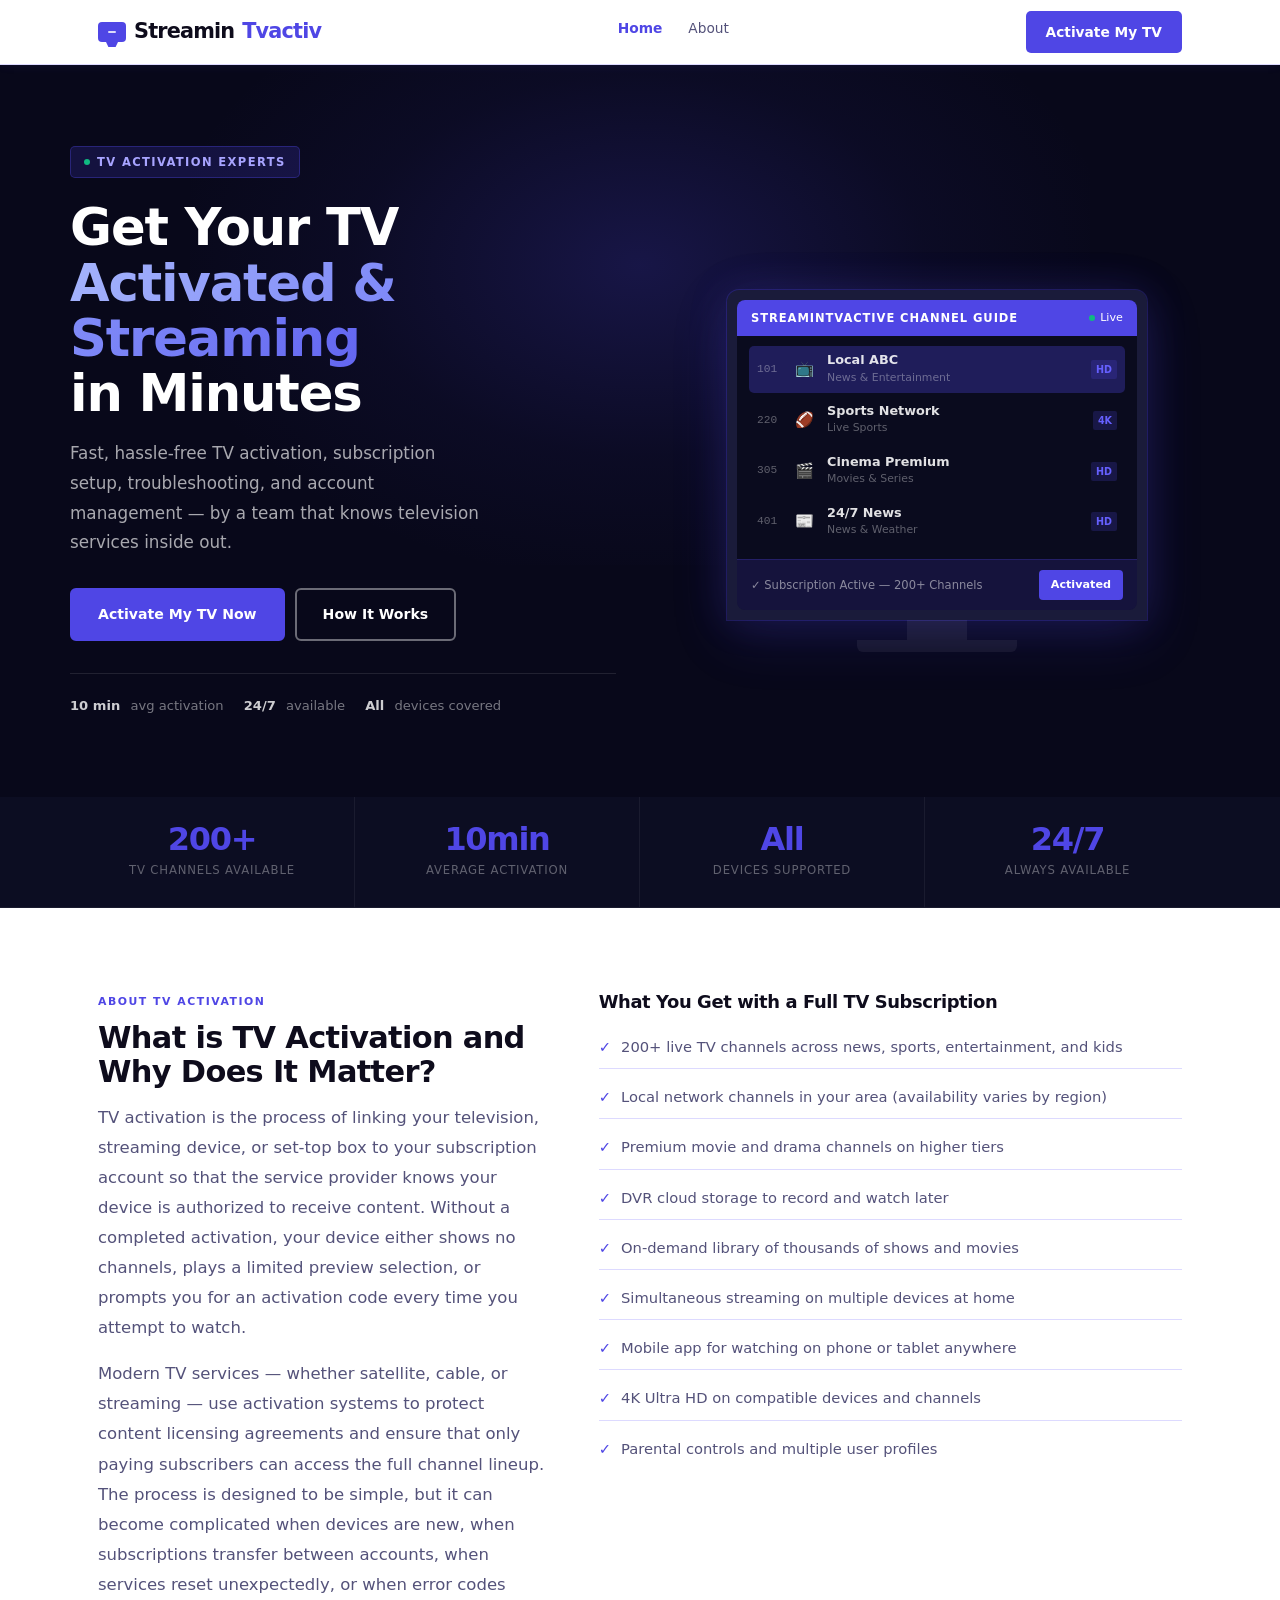
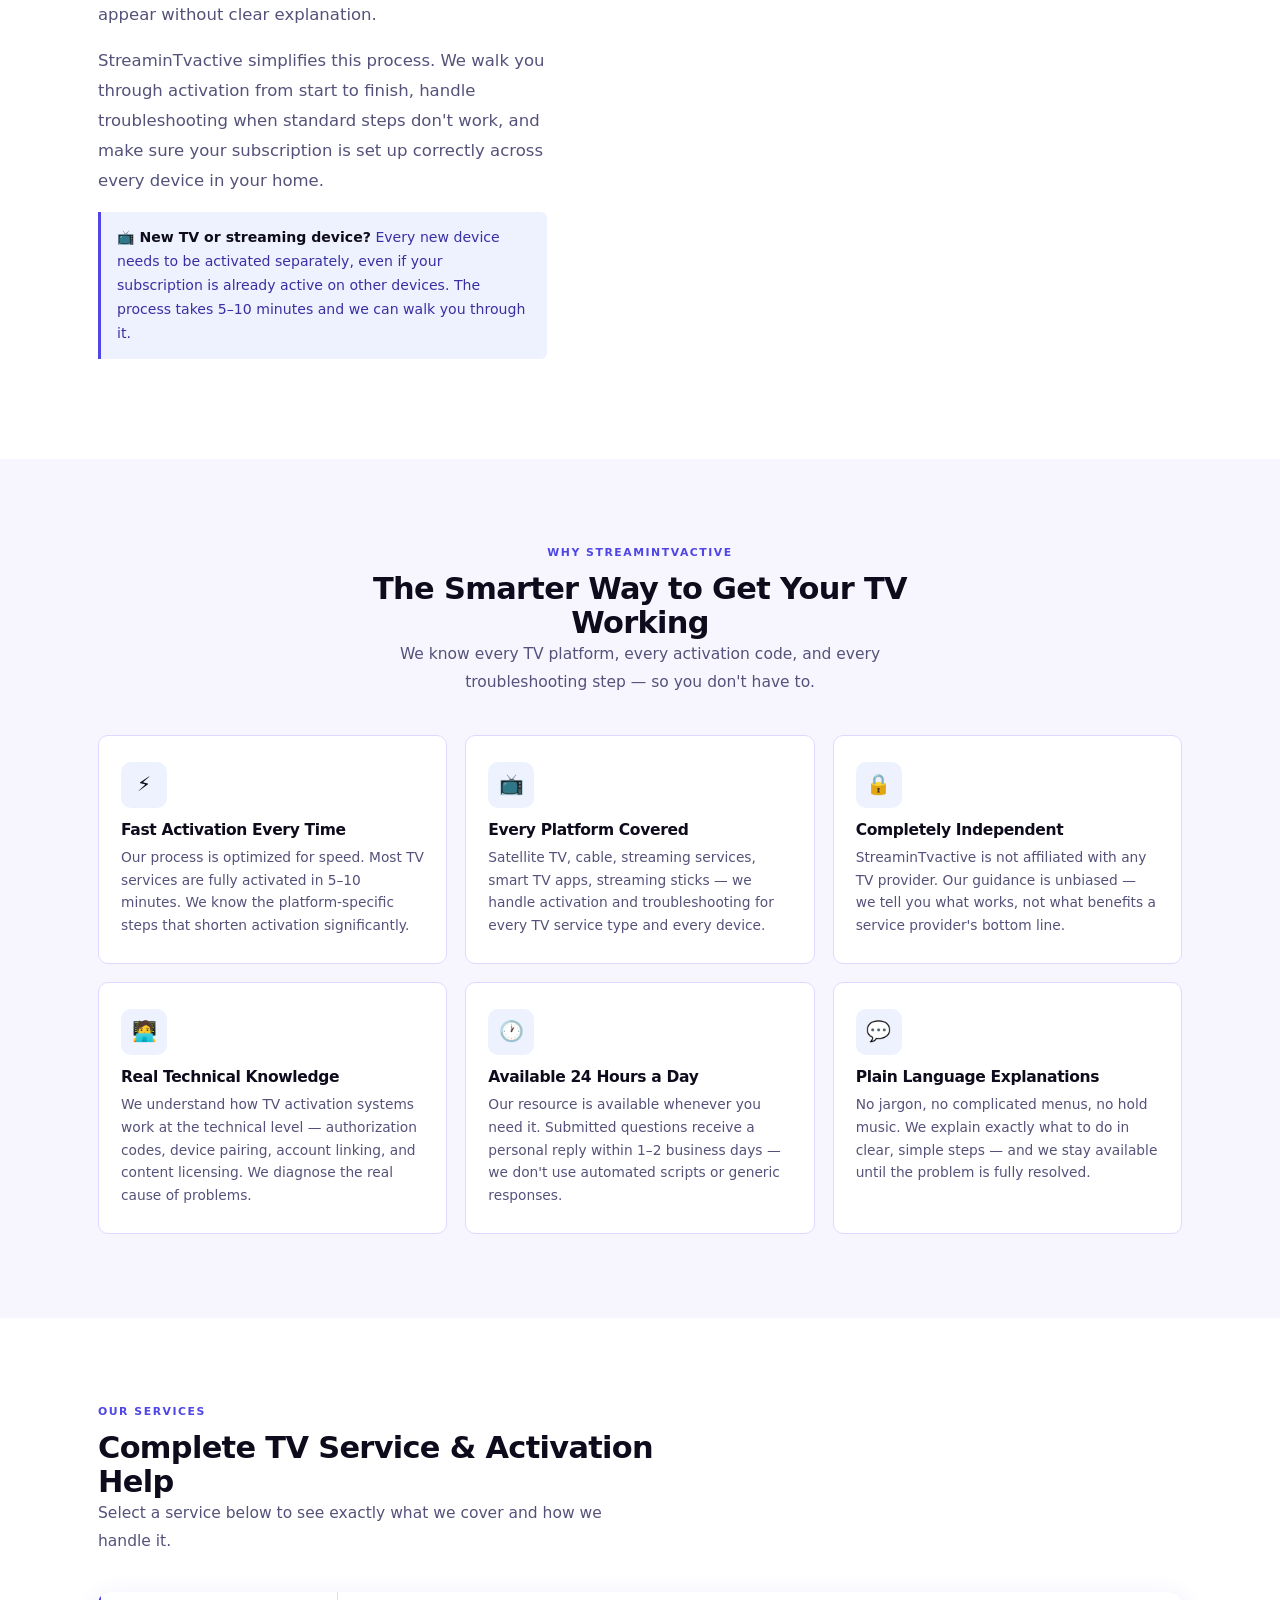
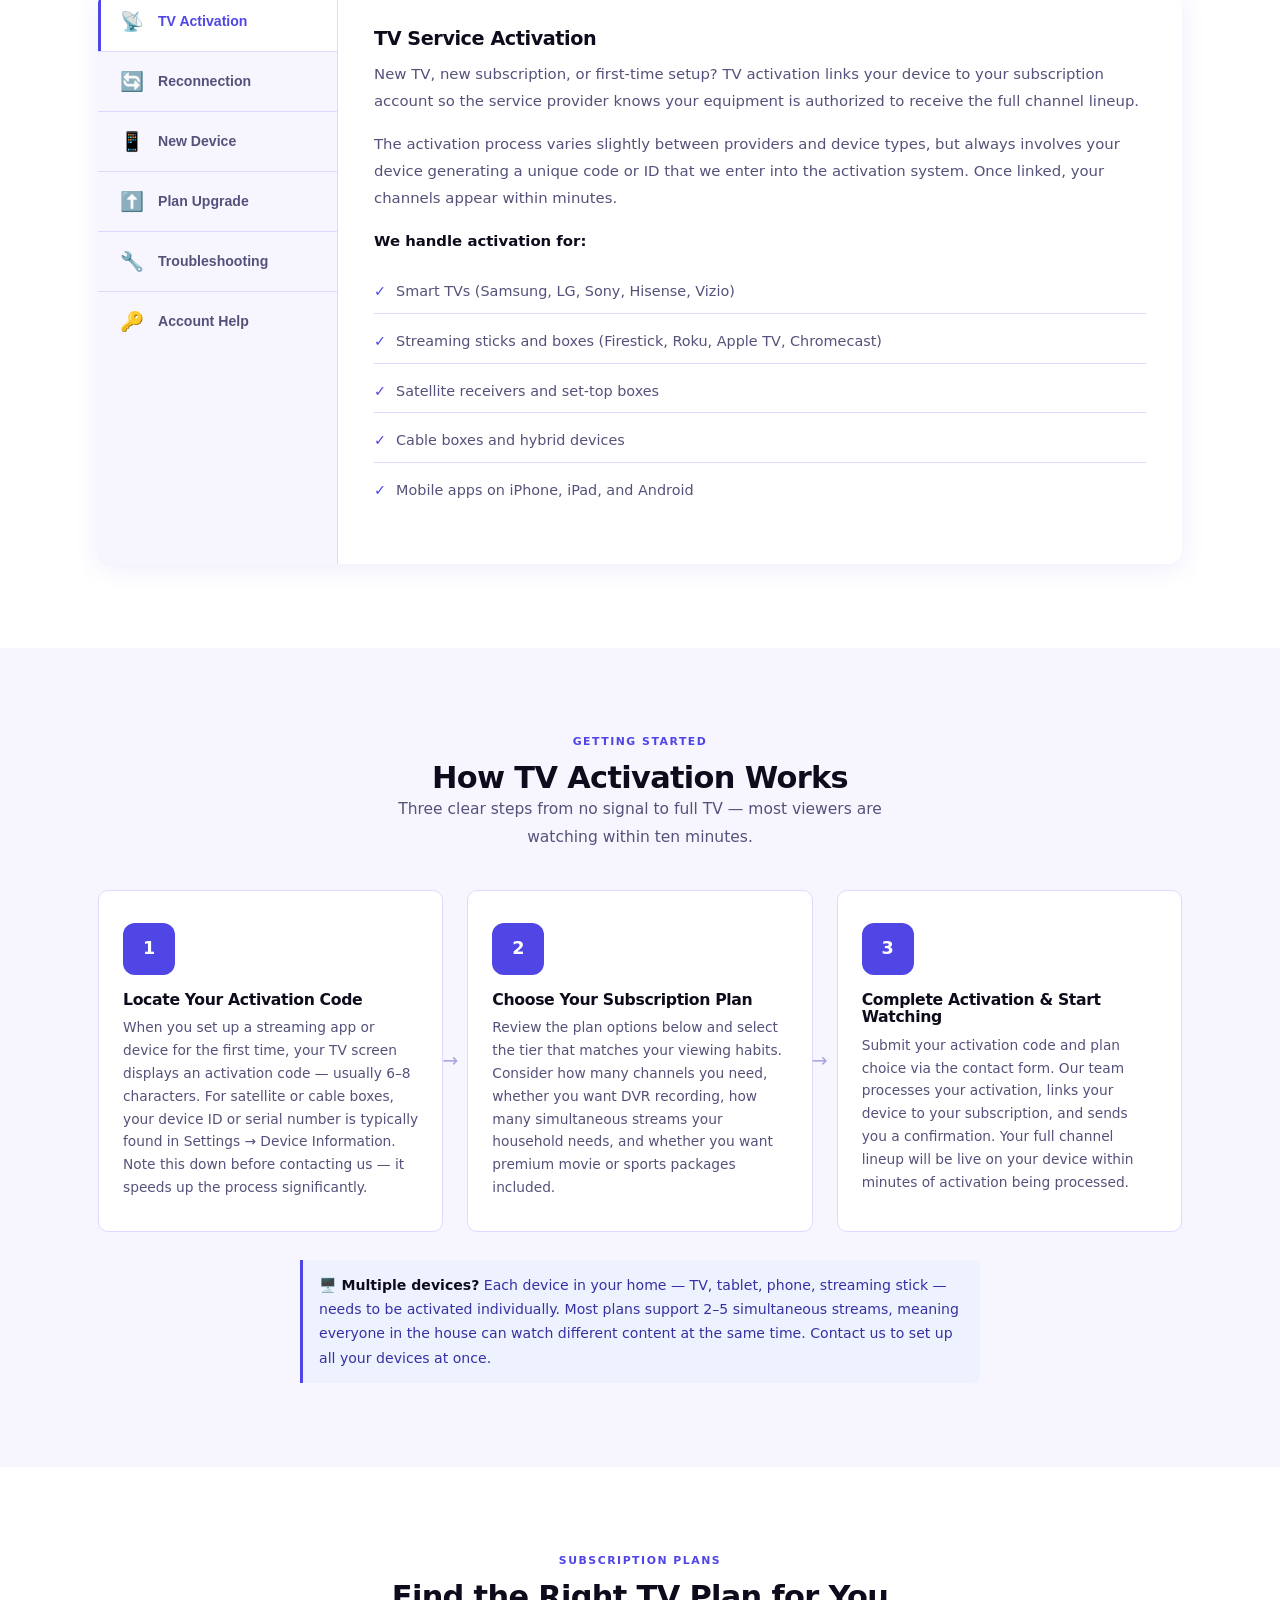
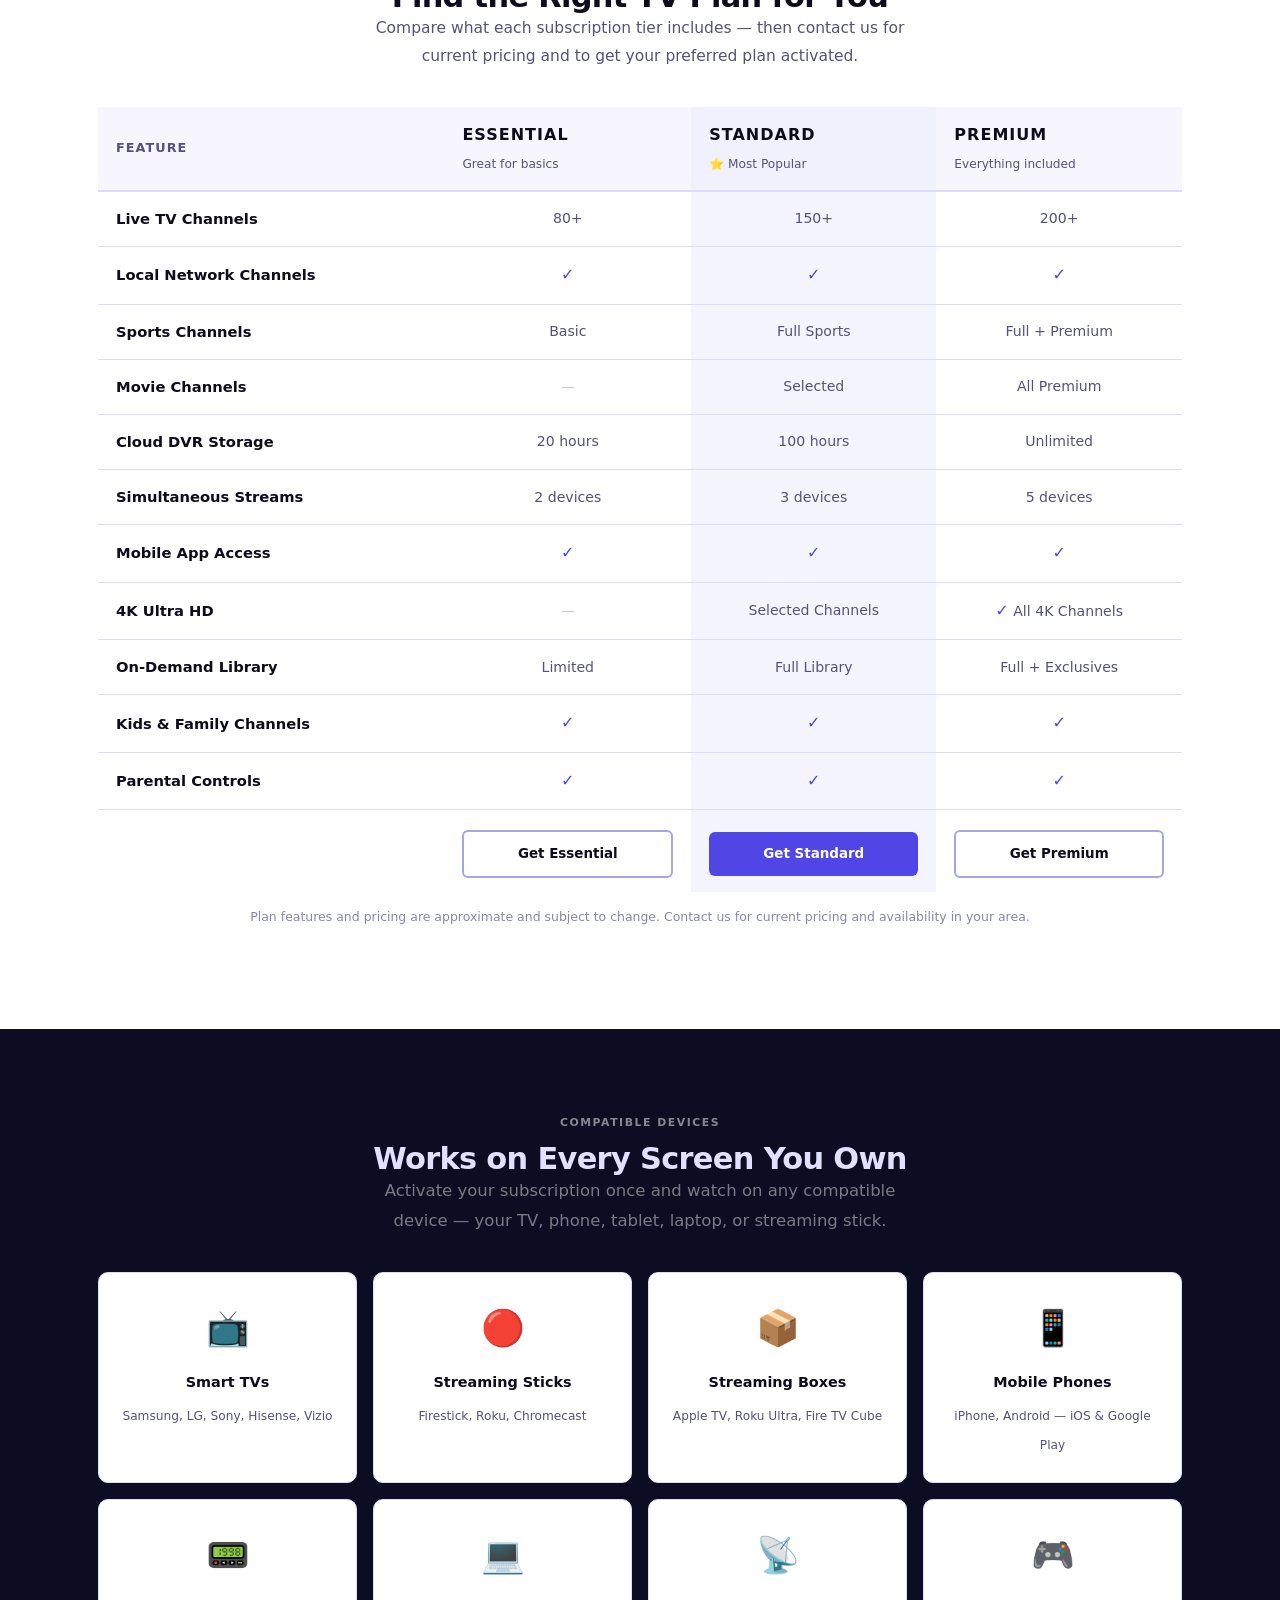
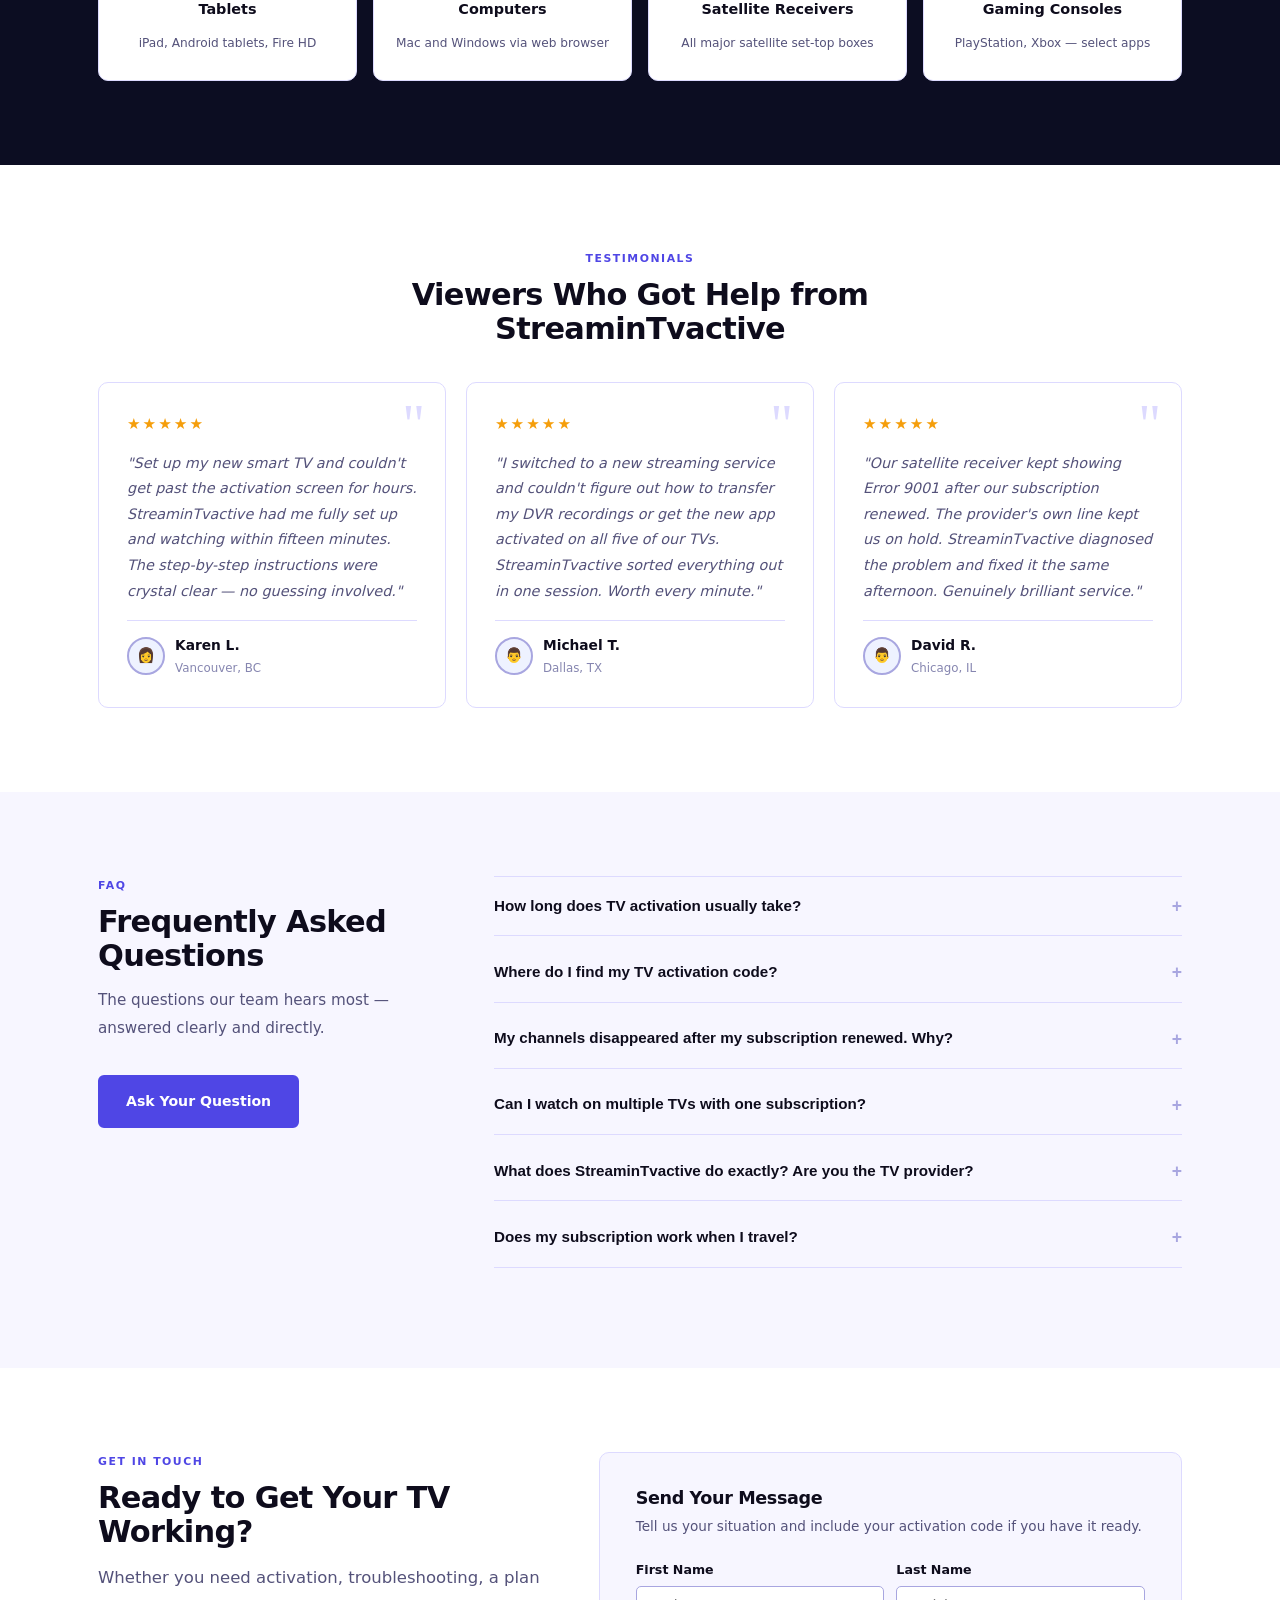
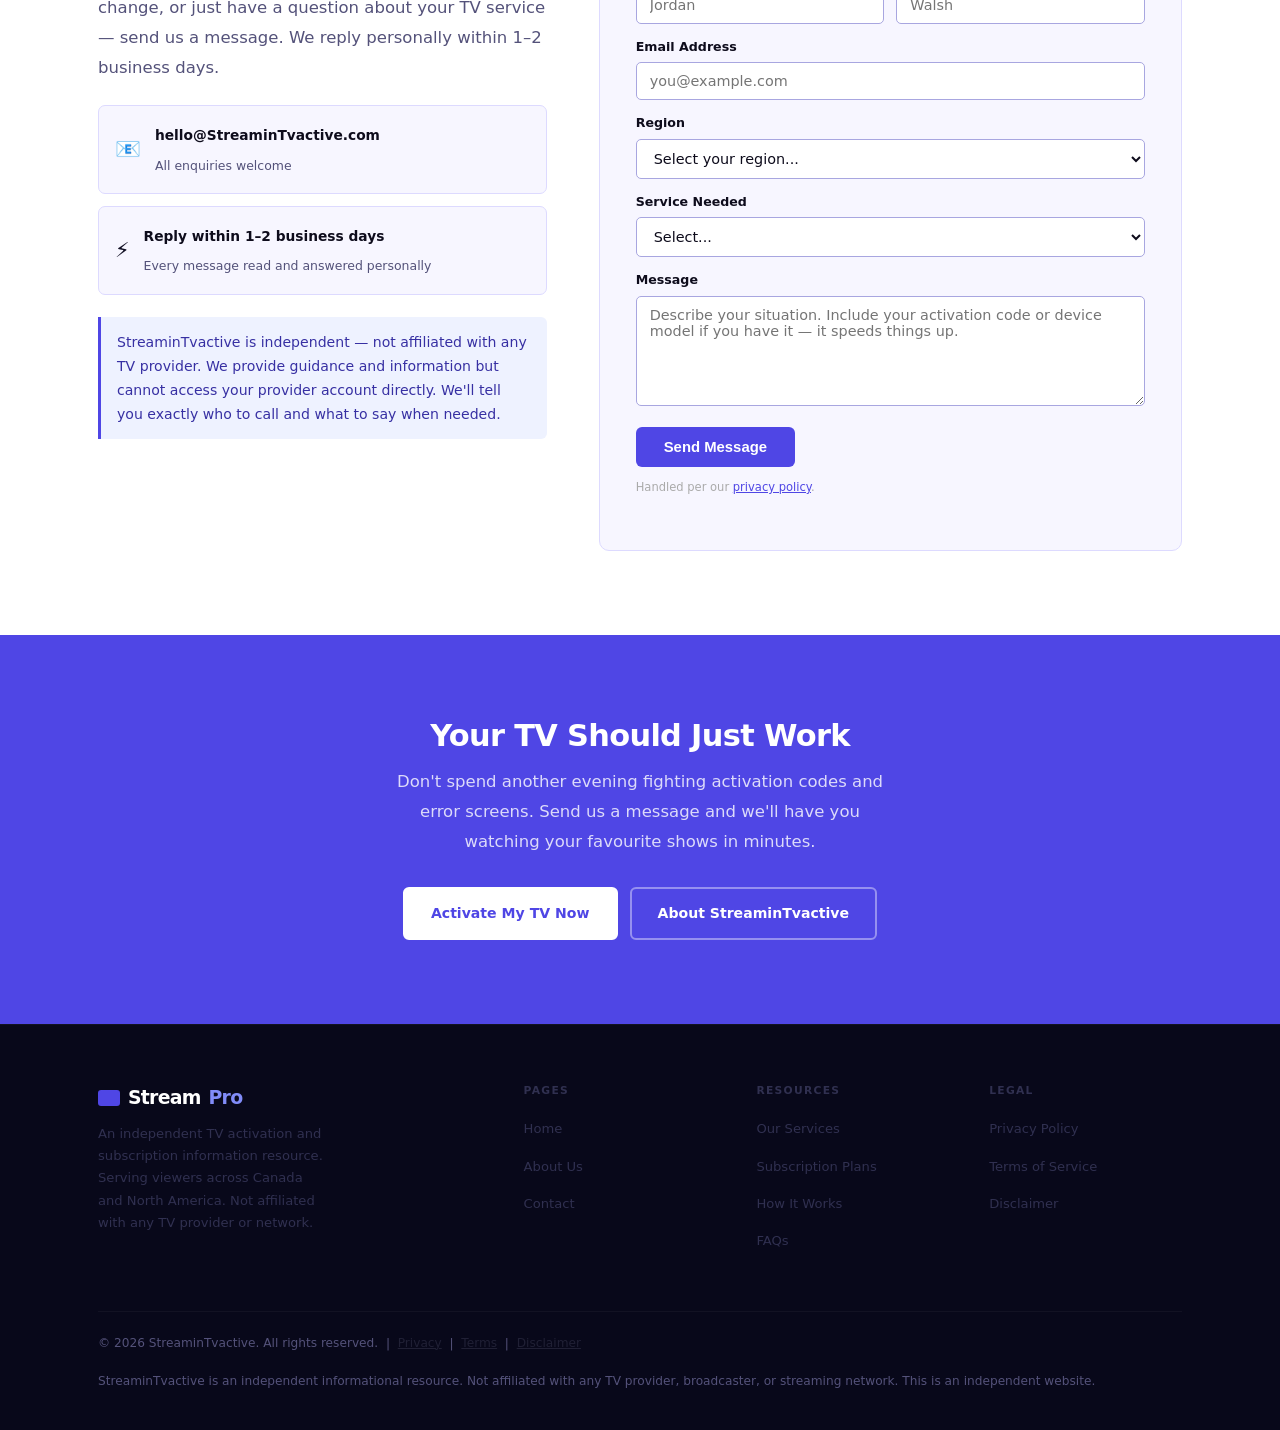
==== commit f8c18c49: "index.html" ====
--- a/index.html
+++ b/index.html
@@ -6,12 +6,12 @@
 <head>
 <meta charset="UTF-8"/>
 <meta name="viewport" content="width=device-width,initial-scale=1.0"/>
-<meta name="description" content="StreamPro — fast TV activation, subscription setup, troubleshooting and account help for viewers across Canada and North America. Independent TV resource."/>
-<title>StreamPro — TV Activation, Subscription & Troubleshooting | StreamPro</title>
+<meta name="description" content="StreaminTvactive — fast TV activation, subscription setup, troubleshooting and account help for viewers across Canada and North America. Independent TV resource."/>
+<title>StreaminTvactive — TV Activation, Subscription & Troubleshooting | StreaminTvactive</title>
 <link rel="stylesheet" href="style.css"/>
 
 </head>
-<body><nav class="site-nav" id="nav"><div class="nav-inner"><a class='logo' href='index.html'><div class="logo-icon"></div>Stream<em>Pro</em></a><ul class="nav-links"><li><a class='on' href='index.html'>Home</a></li><li><a href='about.html'>About</a></li></ul><a class='nav-cta' href='index.html#contact'>Activate My TV</a><button class="ham" onclick="document.getElementById('mnav').classList.toggle('open')">☰</button></div><div class="mob-nav" id="mnav"><a href='index.html'>Home</a><a href='about.html'>About</a><a href='index.html#contact'>Activate My TV</a><a href='privacy.html'>Privacy</a><a href='terms.html'>Terms</a><a href='disclaimer.html'>Disclaimer</a></div></nav>
+<body><nav class="site-nav" id="nav"><div class="nav-inner"><a class='logo' href='index.html'><div class="logo-icon"></div>Streamin<em>Tvactiv</em></a><ul class="nav-links"><li><a class='on' href='index.html'>Home</a></li><li><a href='about.html'>About</a></li></ul><a class='nav-cta' href='index.html#contact'>Activate My TV</a><button class="ham" onclick="document.getElementById('mnav').classList.toggle('open')">☰</button></div><div class="mob-nav" id="mnav"><a href='index.html'>Home</a><a href='about.html'>About</a><a href='index.html#contact'>Activate My TV</a><a href='privacy.html'>Privacy</a><a href='terms.html'>Terms</a><a href='disclaimer.html'>Disclaimer</a></div></nav>
 <!-- HERO: dark navy + indigo glow + CSS TV screen -->
 <section class="hero">
   <div class="hero-inner">
@@ -36,7 +36,7 @@
         <div class="tv-body">
           <div class="tv-bezel">
             <div class="tv-screen-header">
-              <span class="tv-sh-title">StreamPro Channel Guide</span>
+              <span class="tv-sh-title">StreaminTvactive Channel Guide</span>
               <span class="tv-sh-status"><span class="tv-sh-dot"></span> Live</span>
             </div>
             <div class="tv-guide">
@@ -109,7 +109,7 @@
         <h2 style="margin-bottom:14px;">What is TV Activation and Why Does It Matter?</h2>
         <p>TV activation is the process of linking your television, streaming device, or set-top box to your subscription account so that the service provider knows your device is authorized to receive content. Without a completed activation, your device either shows no channels, plays a limited preview selection, or prompts you for an activation code every time you attempt to watch.</p>
         <p>Modern TV services — whether satellite, cable, or streaming — use activation systems to protect content licensing agreements and ensure that only paying subscribers can access the full channel lineup. The process is designed to be simple, but it can become complicated when devices are new, when subscriptions transfer between accounts, when services reset unexpectedly, or when error codes appear without clear explanation.</p>
-        <p>StreamPro simplifies this process. We walk you through activation from start to finish, handle troubleshooting when standard steps don't work, and make sure your subscription is set up correctly across every device in your home.</p>
+        <p>StreaminTvactive simplifies this process. We walk you through activation from start to finish, handle troubleshooting when standard steps don't work, and make sure your subscription is set up correctly across every device in your home.</p>
         <div class="info-box">📺 <strong>New TV or streaming device?</strong> Every new device needs to be activated separately, even if your subscription is already active on other devices. The process takes 5–10 minutes and we can walk you through it.</div>
       </div>
       <div>
@@ -134,14 +134,14 @@
 <section class="sec-alt">
   <div class="wrap">
     <div style="text-align:center;max-width:560px;margin:0 auto 38px;">
-      <span class="lbl">Why StreamPro</span>
+      <span class="lbl">Why StreaminTvactive</span>
       <h2>The Smarter Way to Get Your TV Working</h2>
       <p style="font-size:.97rem;">We know every TV platform, every activation code, and every troubleshooting step — so you don't have to.</p>
     </div>
     <div class="why-grid">
       <div class="why-card"><div class="why-icon">⚡</div><h4>Fast Activation Every Time</h4><p>Our process is optimized for speed. Most TV services are fully activated in 5–10 minutes. We know the platform-specific steps that shorten activation significantly.</p></div>
       <div class="why-card"><div class="why-icon">📺</div><h4>Every Platform Covered</h4><p>Satellite TV, cable, streaming services, smart TV apps, streaming sticks — we handle activation and troubleshooting for every TV service type and every device.</p></div>
-      <div class="why-card"><div class="why-icon">🔒</div><h4>Completely Independent</h4><p>StreamPro is not affiliated with any TV provider. Our guidance is unbiased — we tell you what works, not what benefits a service provider's bottom line.</p></div>
+      <div class="why-card"><div class="why-icon">🔒</div><h4>Completely Independent</h4><p>StreaminTvactive is not affiliated with any TV provider. Our guidance is unbiased — we tell you what works, not what benefits a service provider's bottom line.</p></div>
       <div class="why-card"><div class="why-icon">🧑‍💻</div><h4>Real Technical Knowledge</h4><p>We understand how TV activation systems work at the technical level — authorization codes, device pairing, account linking, and content licensing. We diagnose the real cause of problems.</p></div>
       <div class="why-card"><div class="why-icon">🕐</div><h4>Available 24 Hours a Day</h4><p>Our resource is available whenever you need it. Submitted questions receive a personal reply within 1–2 business days — we don't use automated scripts or generic responses.</p></div>
       <div class="why-card"><div class="why-icon">💬</div><h4>Plain Language Explanations</h4><p>No jargon, no complicated menus, no hold music. We explain exactly what to do in clear, simple steps — and we stay available until the problem is fully resolved.</p></div>
@@ -307,22 +307,22 @@
   <div class="wrap">
     <div style="text-align:center;max-width:480px;margin:0 auto 36px;">
       <span class="lbl">Testimonials</span>
-      <h2>Viewers Who Got Help from StreamPro</h2>
+      <h2>Viewers Who Got Help from StreaminTvactive</h2>
     </div>
     <div class="testi-row">
       <div class="testi-card">
         <div class="testi-stars">★★★★★</div>
-        <div class="testi-text">"Set up my new smart TV and couldn't get past the activation screen for hours. StreamPro had me fully set up and watching within fifteen minutes. The step-by-step instructions were crystal clear — no guessing involved."</div>
+        <div class="testi-text">"Set up my new smart TV and couldn't get past the activation screen for hours. StreaminTvactive had me fully set up and watching within fifteen minutes. The step-by-step instructions were crystal clear — no guessing involved."</div>
         <div class="testi-foot"><div class="testi-av">👩</div><div><div class="testi-name">Karen L.</div><div class="testi-loc">Vancouver, BC</div></div></div>
       </div>
       <div class="testi-card">
         <div class="testi-stars">★★★★★</div>
-        <div class="testi-text">"I switched to a new streaming service and couldn't figure out how to transfer my DVR recordings or get the new app activated on all five of our TVs. StreamPro sorted everything out in one session. Worth every minute."</div>
+        <div class="testi-text">"I switched to a new streaming service and couldn't figure out how to transfer my DVR recordings or get the new app activated on all five of our TVs. StreaminTvactive sorted everything out in one session. Worth every minute."</div>
         <div class="testi-foot"><div class="testi-av">👨</div><div><div class="testi-name">Michael T.</div><div class="testi-loc">Dallas, TX</div></div></div>
       </div>
       <div class="testi-card">
         <div class="testi-stars">★★★★★</div>
-        <div class="testi-text">"Our satellite receiver kept showing Error 9001 after our subscription renewed. The provider's own line kept us on hold. StreamPro diagnosed the problem and fixed it the same afternoon. Genuinely brilliant service."</div>
+        <div class="testi-text">"Our satellite receiver kept showing Error 9001 after our subscription renewed. The provider's own line kept us on hold. StreaminTvactive diagnosed the problem and fixed it the same afternoon. Genuinely brilliant service."</div>
         <div class="testi-foot"><div class="testi-av">👨</div><div><div class="testi-name">David R.</div><div class="testi-loc">Chicago, IL</div></div></div>
       </div>
     </div>
@@ -345,7 +345,7 @@
           <li class="faq-item"><button class="faq-q" onclick="fq(this)">Where do I find my TV activation code? <span class="ic">+</span></button><div class="faq-a">Your activation code appears on your TV screen when you open the streaming app or set up the device for the first time. It's typically shown on a screen that says "Activate at [website]" or "Enter this code." For satellite or cable boxes, your device ID is usually found in Settings → About → Device Information or on a sticker on the back or bottom of the box. If you can't find yours, contact us and we'll help you locate it based on your specific device model.</div></li>
           <li class="faq-item"><button class="faq-q" onclick="fq(this)">My channels disappeared after my subscription renewed. Why? <span class="ic">+</span></button><div class="faq-a">This is one of the most common TV service issues. When a subscription renews — especially if there's a brief processing delay or a payment method update — the service's authorization system can temporarily de-authorize your device. This causes channels to disappear even though your subscription is technically active. A reconnection or signal refresh resolves this in most cases within minutes. Contact us and we can process this for you.</div></li>
           <li class="faq-item"><button class="faq-q" onclick="fq(this)">Can I watch on multiple TVs with one subscription? <span class="ic">+</span></button><div class="faq-a">Yes — most TV subscriptions allow multiple devices to be registered and multiple simultaneous streams. The number of devices you can watch on at the same time depends on your subscription tier: Essential plans typically allow 2 simultaneous streams, Standard plans allow 3, and Premium plans allow 5 or more. Each device needs to be activated separately under your account, which we can help you do all at once.</div></li>
-          <li class="faq-item"><button class="faq-q" onclick="fq(this)">What does StreamPro do exactly? Are you the TV provider? <span class="ic">+</span></button><div class="faq-a">StreamPro is an independent information and activation resource — not a TV provider. We help you understand TV services, navigate the activation process, troubleshoot technical problems, and choose the right subscription tier. We don't provide the TV service itself, but we make the process of getting started, fixing problems, and managing your subscription significantly easier. We're completely independent and not affiliated with any TV service provider.</div></li>
+          <li class="faq-item"><button class="faq-q" onclick="fq(this)">What does StreaminTvactive do exactly? Are you the TV provider? <span class="ic">+</span></button><div class="faq-a">StreaminTvactive is an independent information and activation resource — not a TV provider. We help you understand TV services, navigate the activation process, troubleshoot technical problems, and choose the right subscription tier. We don't provide the TV service itself, but we make the process of getting started, fixing problems, and managing your subscription significantly easier. We're completely independent and not affiliated with any TV service provider.</div></li>
           <li class="faq-item"><button class="faq-q" onclick="fq(this)">Does my subscription work when I travel? <span class="ic">+</span></button><div class="faq-a">It depends on the type of service. Satellite TV services are generally tied to your registered home location and may not work in other homes or regions. Streaming TV subscriptions typically allow you to watch on your mobile device anywhere you have an internet connection, though some live local channels may be geo-restricted to your home area. Premium on-demand content is usually available wherever you are. Contact us for specifics about your service type and subscription tier.</div></li>
         </ul>
       </div>
@@ -362,10 +362,10 @@
         <h2 style="margin-top:8px;margin-bottom:14px;">Ready to Get Your TV Working?</h2>
         <p>Whether you need activation, troubleshooting, a plan change, or just have a question about your TV service — send us a message. We reply personally within 1–2 business days.</p>
         <div style="margin:22px 0;display:flex;flex-direction:column;gap:12px;">
-          <div style="display:flex;gap:14px;align-items:center;padding:14px 16px;background:var(--bg-alt);border-radius:7px;border:1px solid var(--border);"><span style="font-size:1.3rem;">📧</span><div><strong style="font-size:.86rem;">hello@streampro.com</strong><br/><span style="font-size:.78rem;color:var(--muted);">All enquiries welcome</span></div></div>
+          <div style="display:flex;gap:14px;align-items:center;padding:14px 16px;background:var(--bg-alt);border-radius:7px;border:1px solid var(--border);"><span style="font-size:1.3rem;">📧</span><div><strong style="font-size:.86rem;">hello@StreaminTvactive.com</strong><br/><span style="font-size:.78rem;color:var(--muted);">All enquiries welcome</span></div></div>
           <div style="display:flex;gap:14px;align-items:center;padding:14px 16px;background:var(--bg-alt);border-radius:7px;border:1px solid var(--border);"><span style="font-size:1.3rem;">⚡</span><div><strong style="font-size:.86rem;">Reply within 1–2 business days</strong><br/><span style="font-size:.78rem;color:var(--muted);">Every message read and answered personally</span></div></div>
         </div>
-        <div class="info-box">StreamPro is independent — not affiliated with any TV provider. We provide guidance and information but cannot access your provider account directly. We'll tell you exactly who to call and what to say when needed.</div>
+        <div class="info-box">StreaminTvactive is independent — not affiliated with any TV provider. We provide guidance and information but cannot access your provider account directly. We'll tell you exactly who to call and what to say when needed.</div>
       </div>
       <div class="form-box">
         <h3 style="margin-bottom:6px;font-size:1.1rem;">Send Your Message</h3>
@@ -406,12 +406,12 @@
     <p>Don't spend another evening fighting activation codes and error screens. Send us a message and we'll have you watching your favourite shows in minutes.</p>
     <div style="display:flex;gap:12px;justify-content:center;flex-wrap:wrap;">
       <a href="#contact" class="btn btn-white">Activate My TV Now</a>
-      <a class='btn btn-ghost' href='about.html'>About StreamPro</a>
+      <a class='btn btn-ghost' href='about.html'>About StreaminTvactive</a>
     </div>
   </div>
 </div>
 
-<footer class="site-footer"><div class="wrap"><div class="ft-grid"><div class="ft-brand"><div class="ft-logo"><div class="ft-logo-icon"></div>Stream<em>Pro</em></div><p>An independent TV activation and subscription information resource. Serving viewers across Canada and North America. Not affiliated with any TV provider or network.</p></div><div class="fc"><h5>Pages</h5><ul><li><a href='index.html'>Home</a></li><li><a href='about.html'>About Us</a></li><li><a href='index.html#contact'>Contact</a></li></ul></div><div class="fc"><h5>Resources</h5><ul><li><a href='index.html#services'>Our Services</a></li><li><a href='index.html#plans'>Subscription Plans</a></li><li><a href='index.html#how'>How It Works</a></li><li><a href='index.html#faq'>FAQs</a></li></ul></div><div class="fc"><h5>Legal</h5><ul><li><a href='privacy.html'>Privacy Policy</a></li><li><a href='terms.html'>Terms of Service</a></li><li><a href='disclaimer.html'>Disclaimer</a></li></ul></div></div><div class="ft-bot"><p>&copy; <span id="yr"></span> StreamPro. All rights reserved. &nbsp;|&nbsp; <a href='privacy.html'>Privacy</a> &nbsp;|&nbsp; <a href='terms.html'>Terms</a> &nbsp;|&nbsp; <a href='disclaimer.html'>Disclaimer</a></p><p style="margin-top:4px;">StreamPro is an independent informational resource. Not affiliated with any TV provider, broadcaster, or streaming network. This is an independent website.</p></div></div></footer><script>
+<footer class="site-footer"><div class="wrap"><div class="ft-grid"><div class="ft-brand"><div class="ft-logo"><div class="ft-logo-icon"></div>Stream<em>Pro</em></div><p>An independent TV activation and subscription information resource. Serving viewers across Canada and North America. Not affiliated with any TV provider or network.</p></div><div class="fc"><h5>Pages</h5><ul><li><a href='index.html'>Home</a></li><li><a href='about.html'>About Us</a></li><li><a href='index.html#contact'>Contact</a></li></ul></div><div class="fc"><h5>Resources</h5><ul><li><a href='index.html#services'>Our Services</a></li><li><a href='index.html#plans'>Subscription Plans</a></li><li><a href='index.html#how'>How It Works</a></li><li><a href='index.html#faq'>FAQs</a></li></ul></div><div class="fc"><h5>Legal</h5><ul><li><a href='privacy.html'>Privacy Policy</a></li><li><a href='terms.html'>Terms of Service</a></li><li><a href='disclaimer.html'>Disclaimer</a></li></ul></div></div><div class="ft-bot"><p>&copy; <span id="yr"></span> StreaminTvactive. All rights reserved. &nbsp;|&nbsp; <a href='privacy.html'>Privacy</a> &nbsp;|&nbsp; <a href='terms.html'>Terms</a> &nbsp;|&nbsp; <a href='disclaimer.html'>Disclaimer</a></p><p style="margin-top:4px;">StreaminTvactive is an independent informational resource. Not affiliated with any TV provider, broadcaster, or streaming network. This is an independent website.</p></div></div></footer><script>
 document.getElementById("yr").textContent=new Date().getFullYear();
 function fq(b){var i=b.closest(".faq-item"),o=i.classList.contains("open");document.querySelectorAll(".faq-item.open").forEach(function(x){x.classList.remove("open");});if(!o)i.classList.add("open");}
 function sub(){var e=document.querySelector(".fg input[type=email]"),m=document.querySelector(".fg textarea");if(e&&m){if(!e.value.trim()||!m.value.trim()){alert("Please fill all required fields.");return;}document.getElementById("fok").style.display="block";document.querySelector(".sbtn").disabled=true;}}
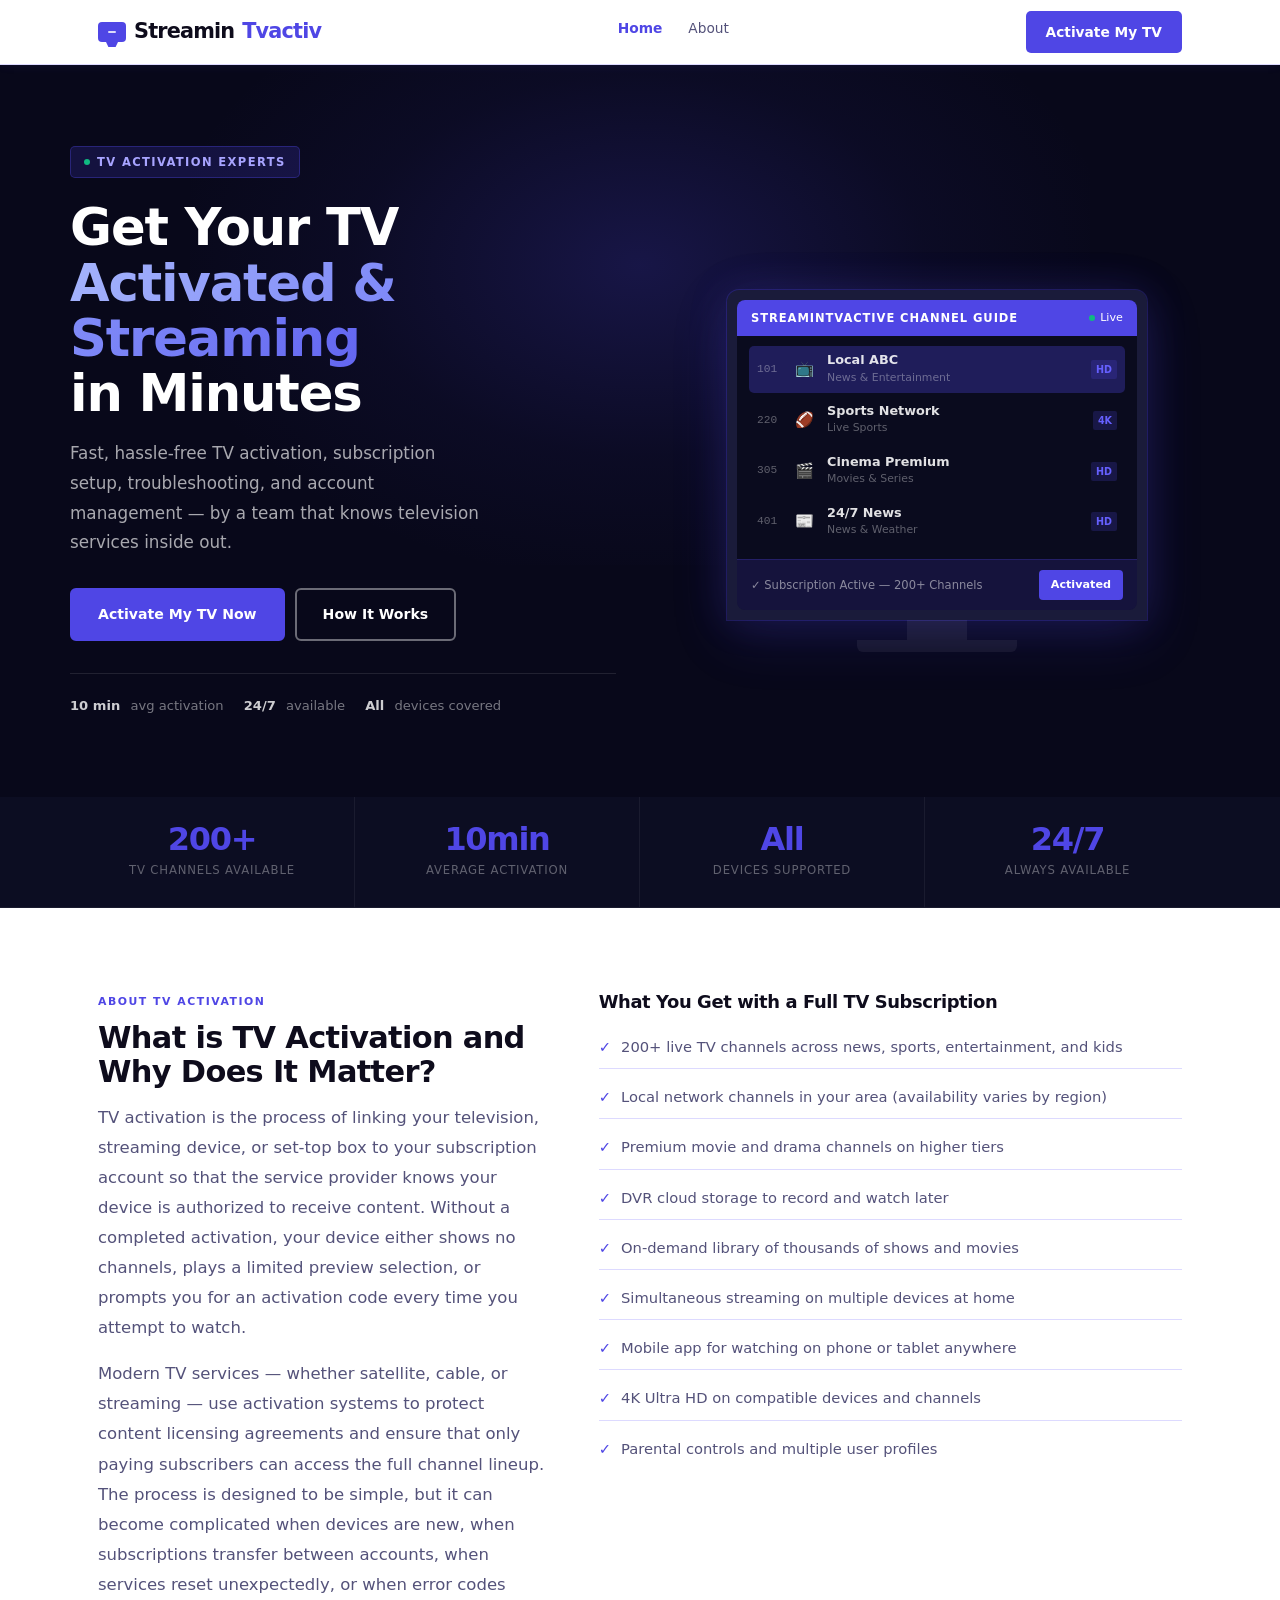
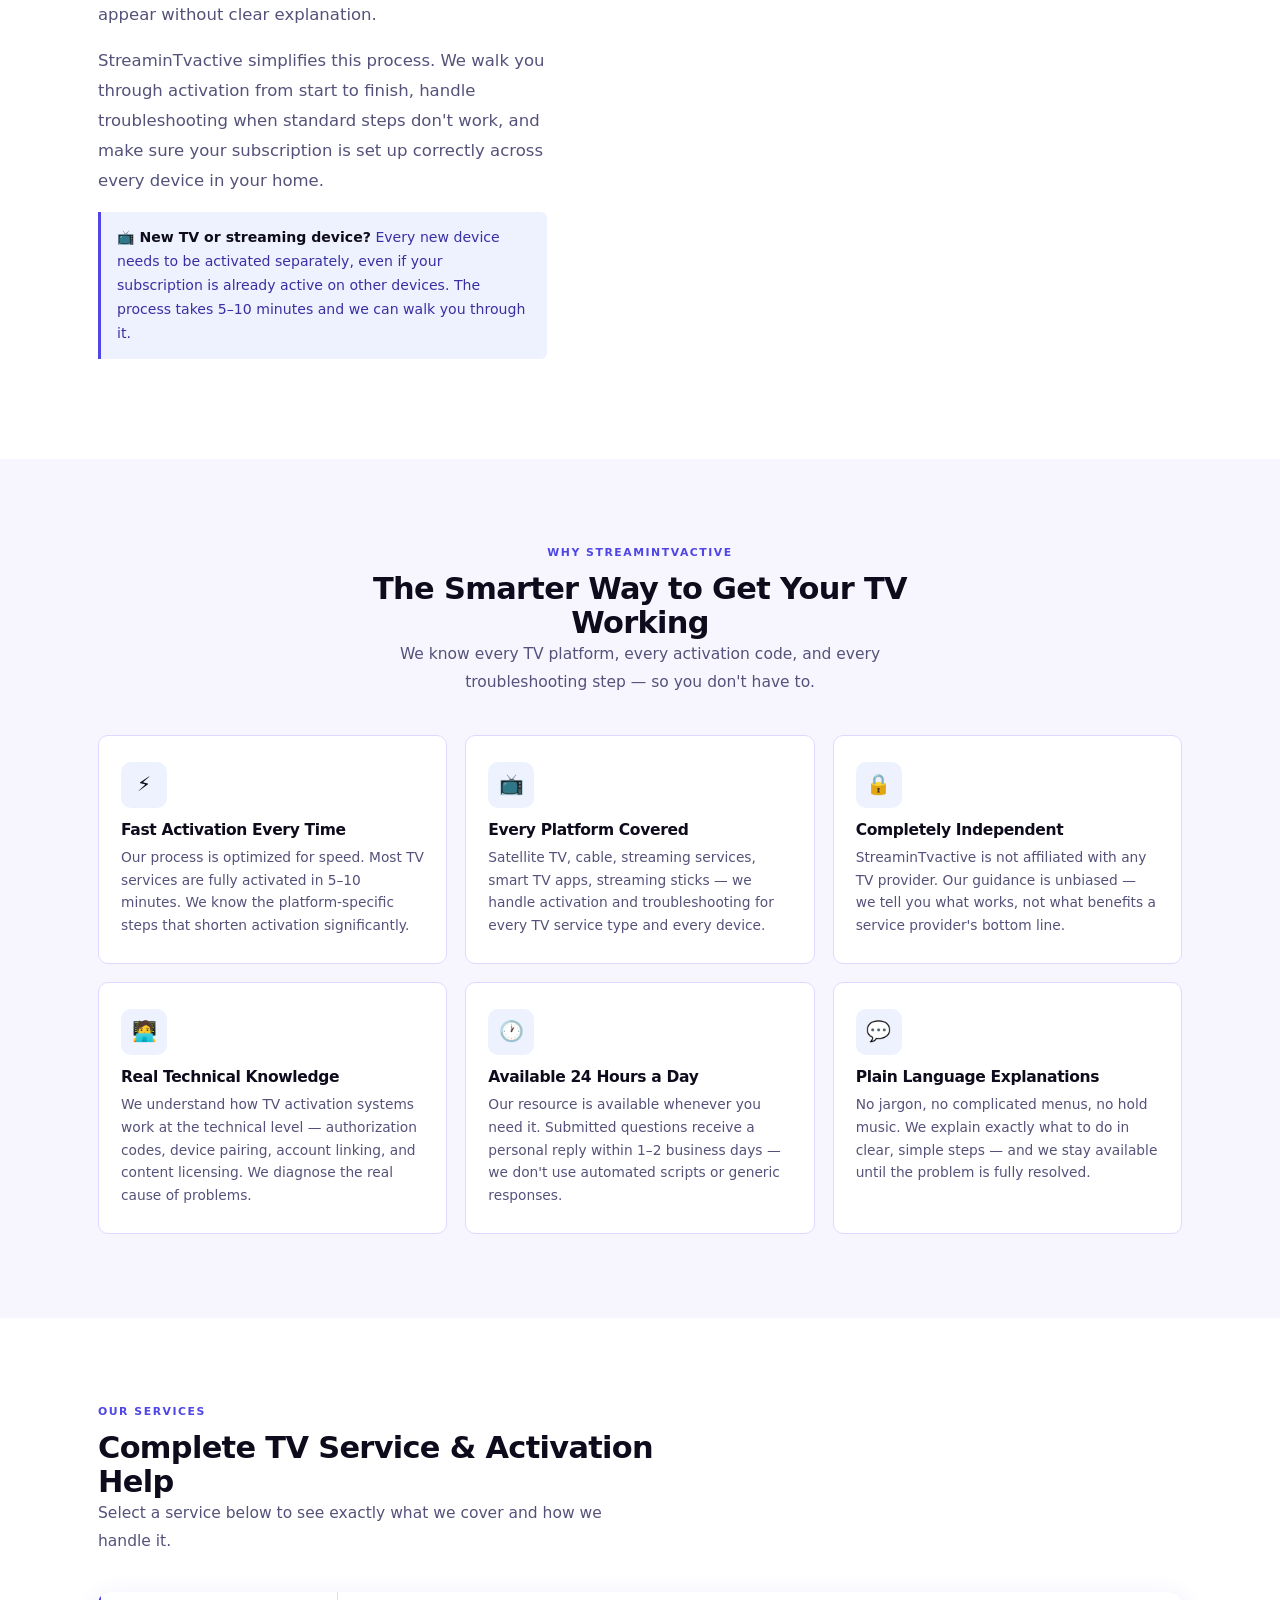
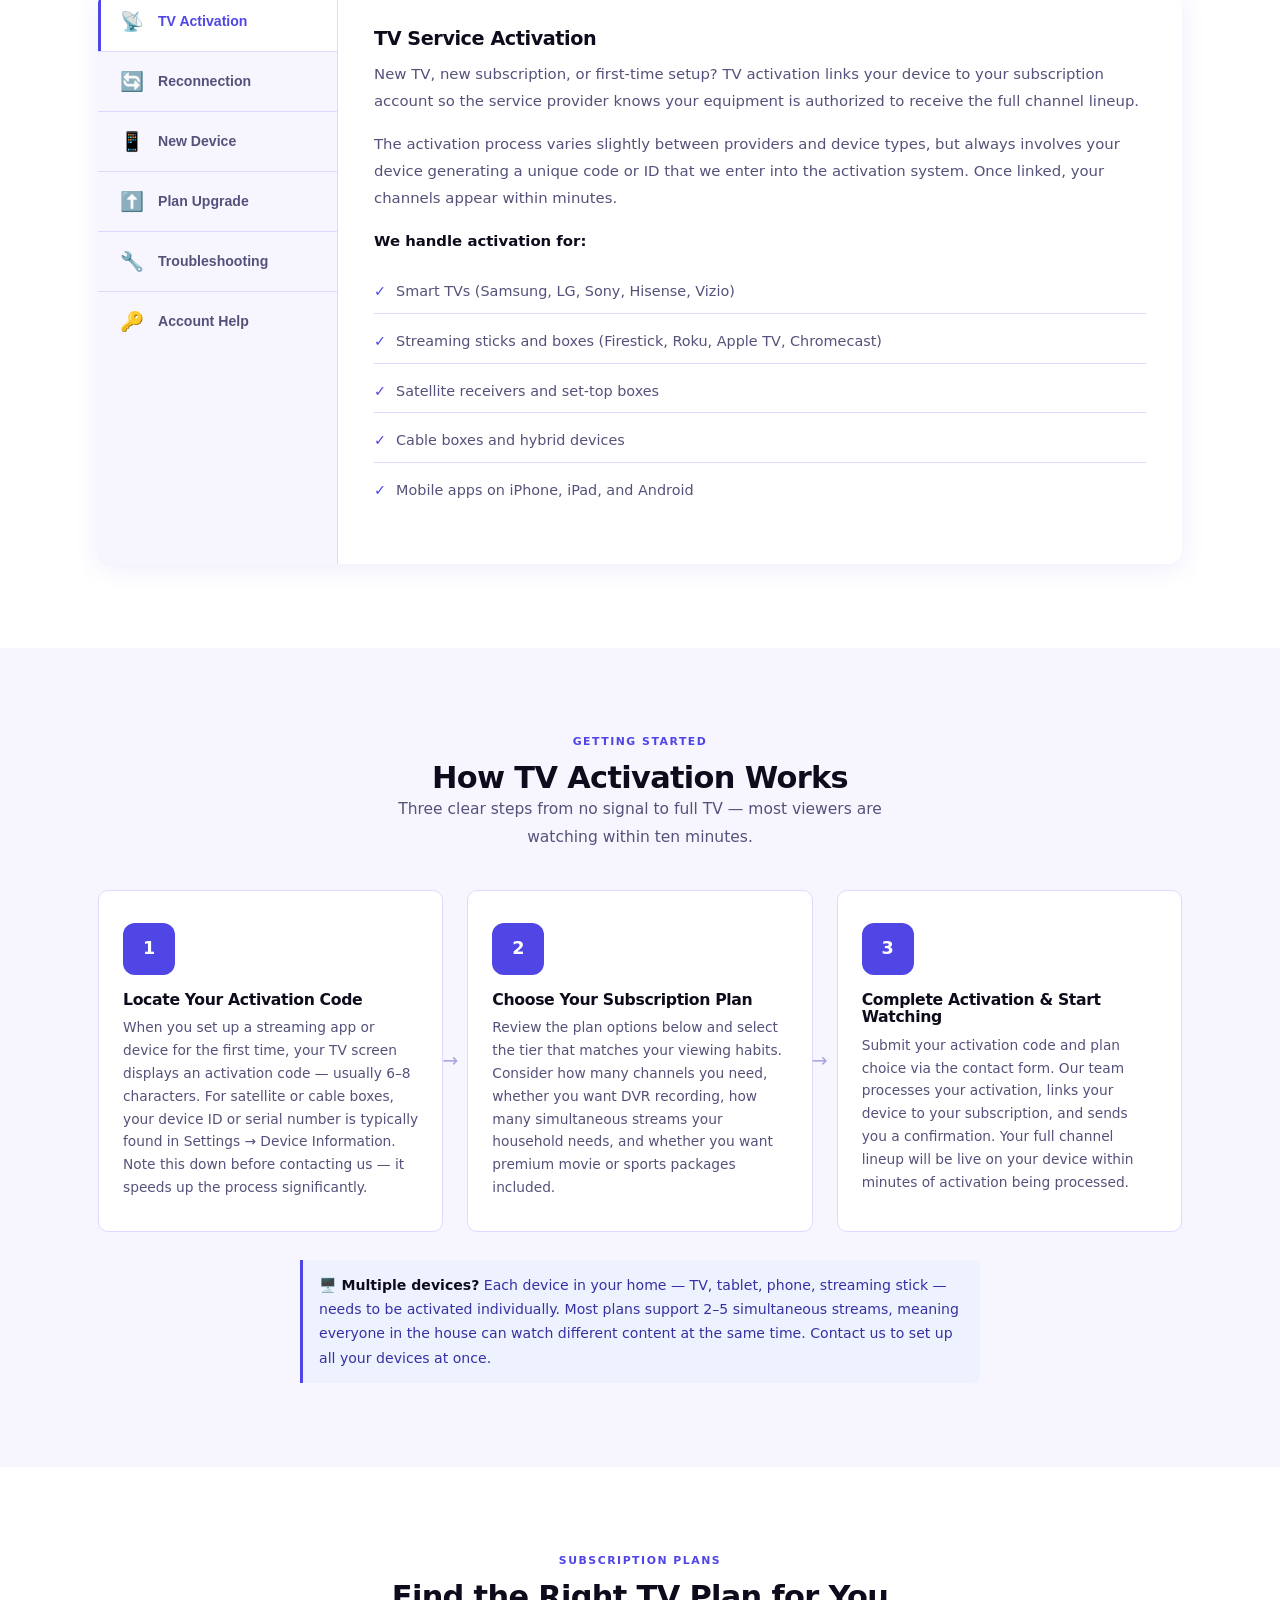
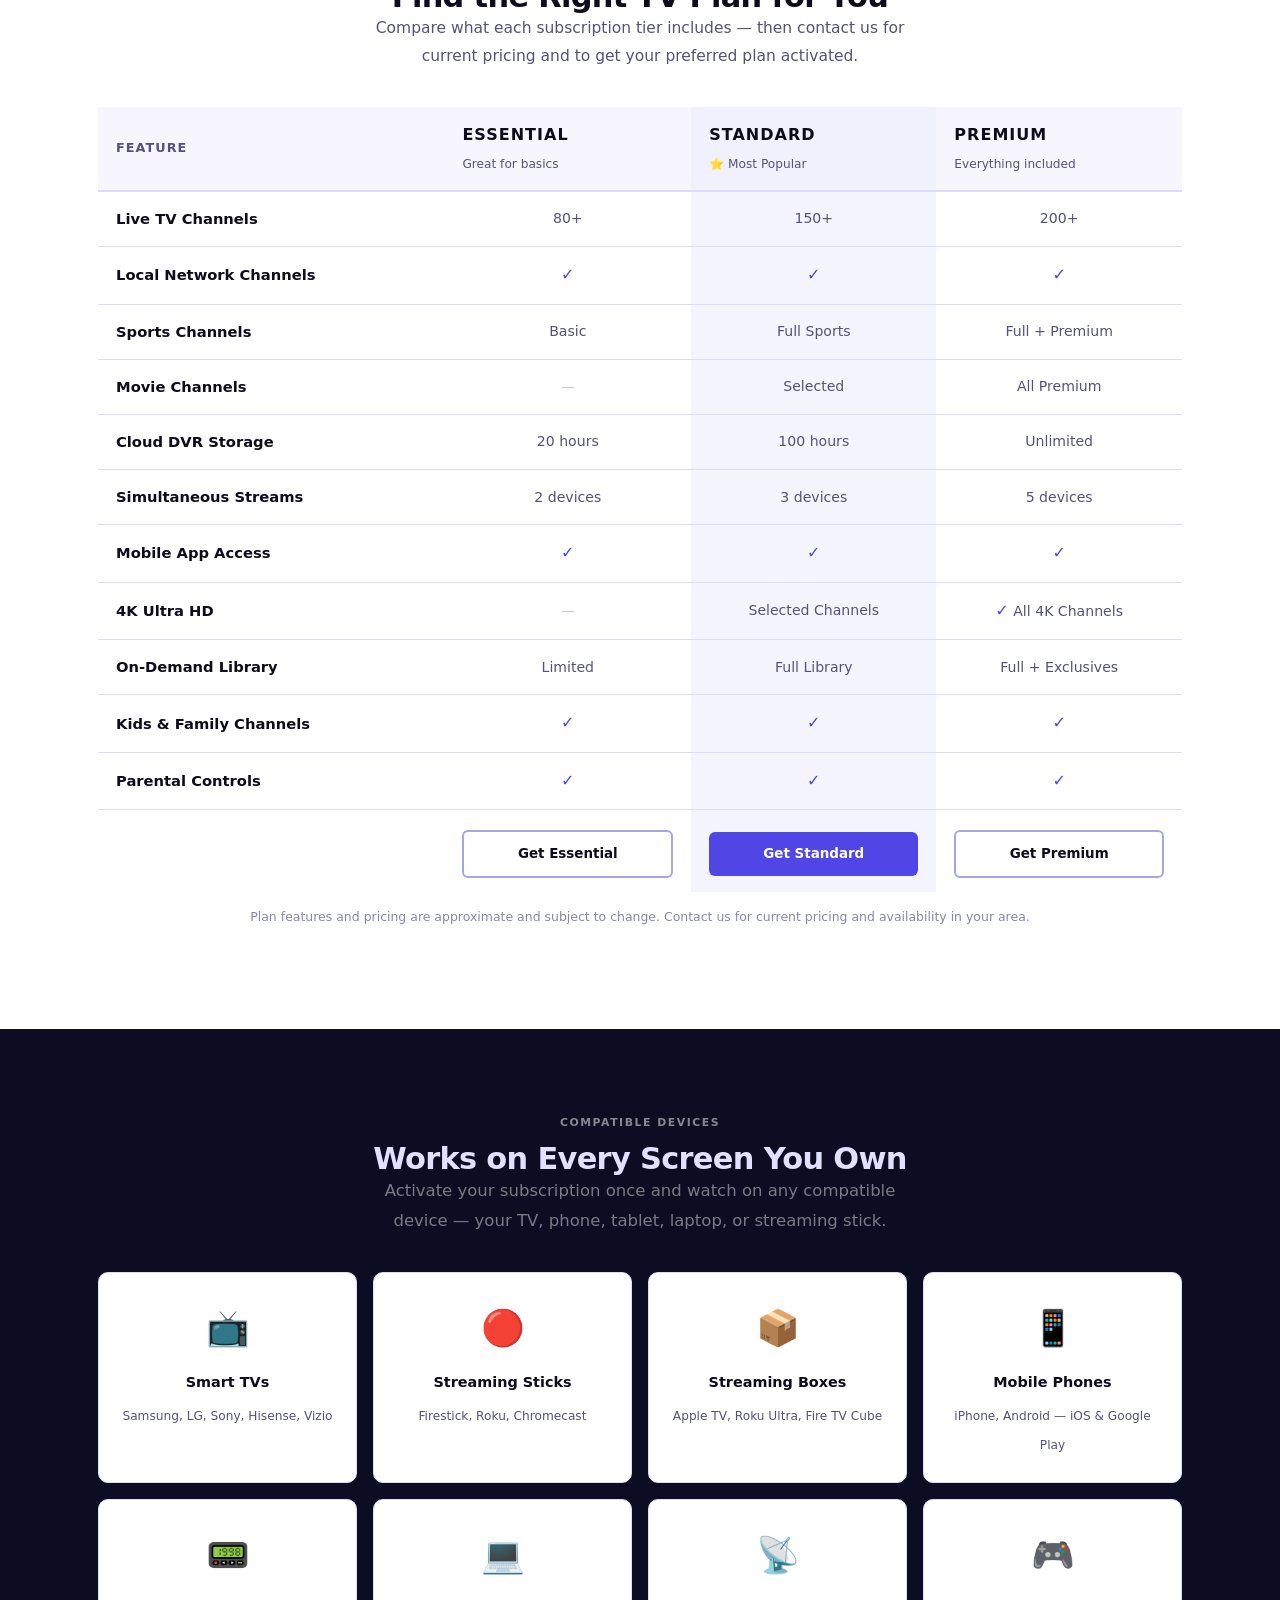
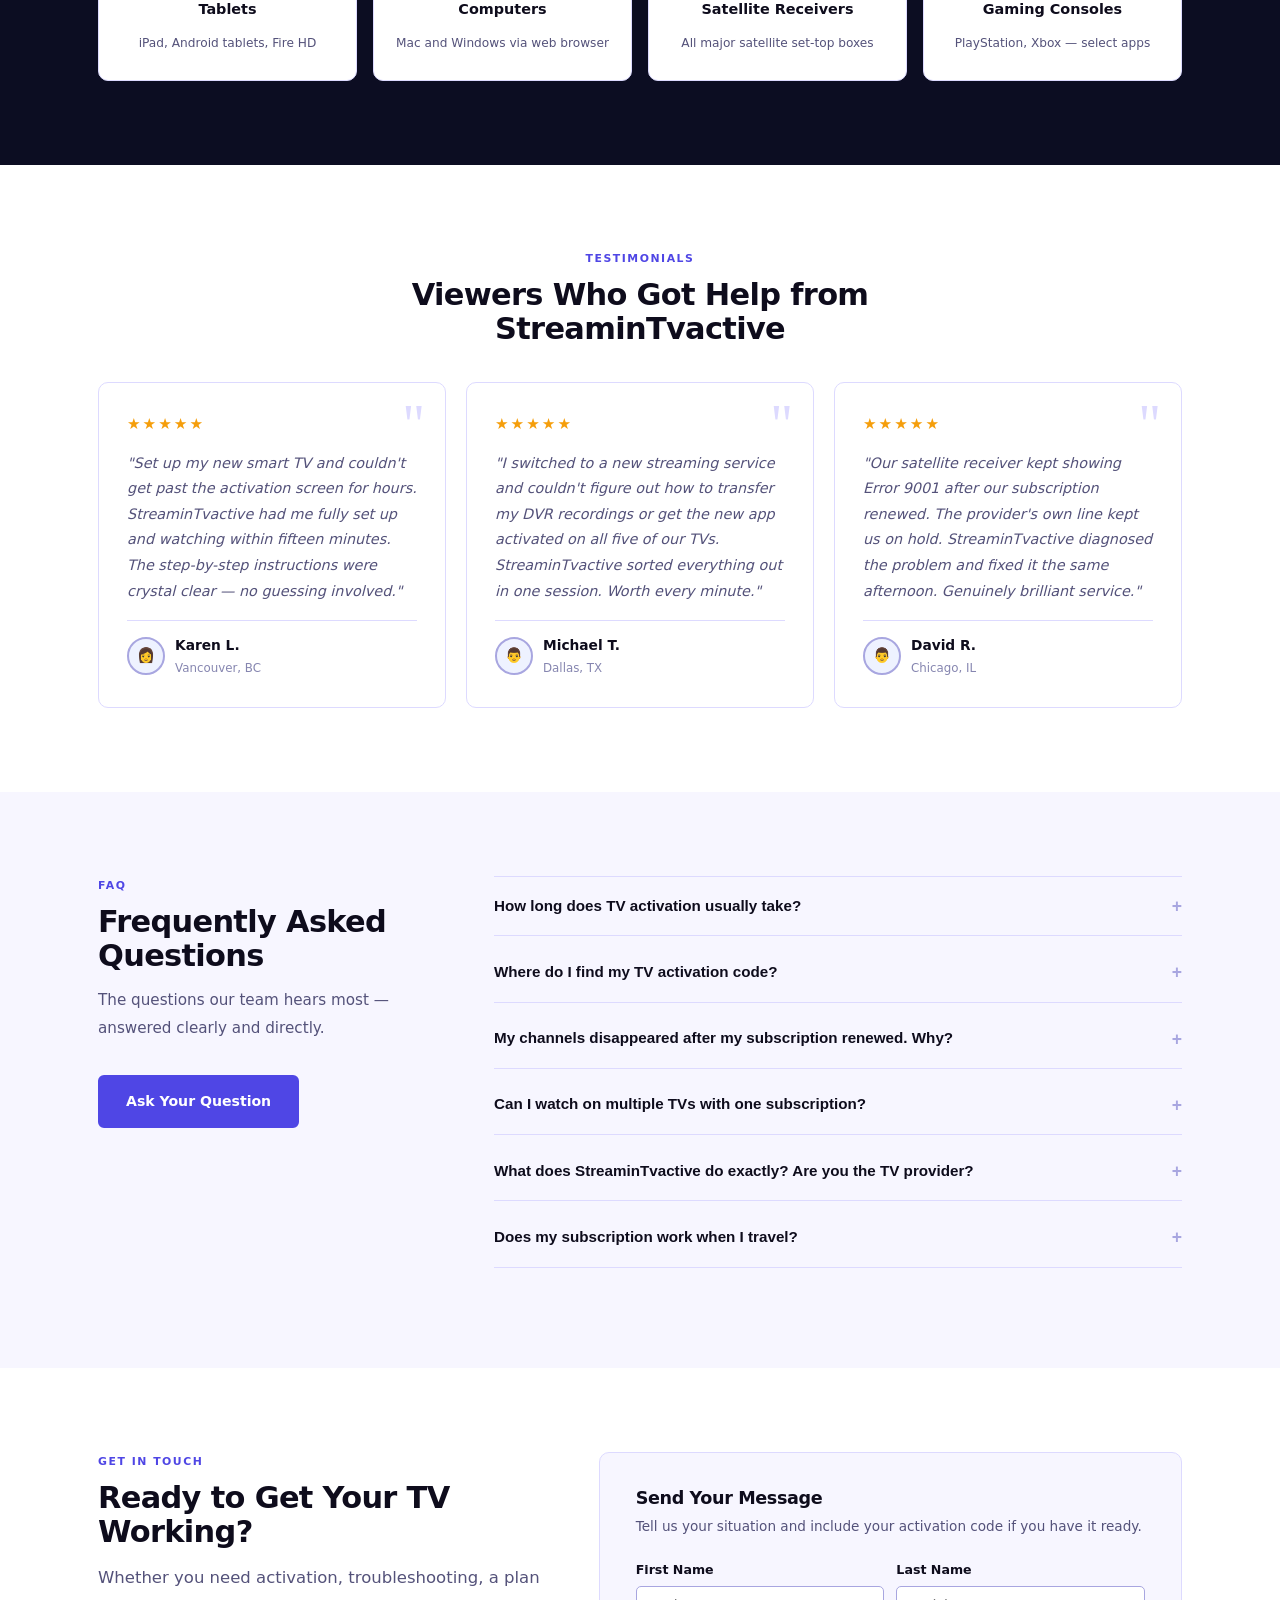
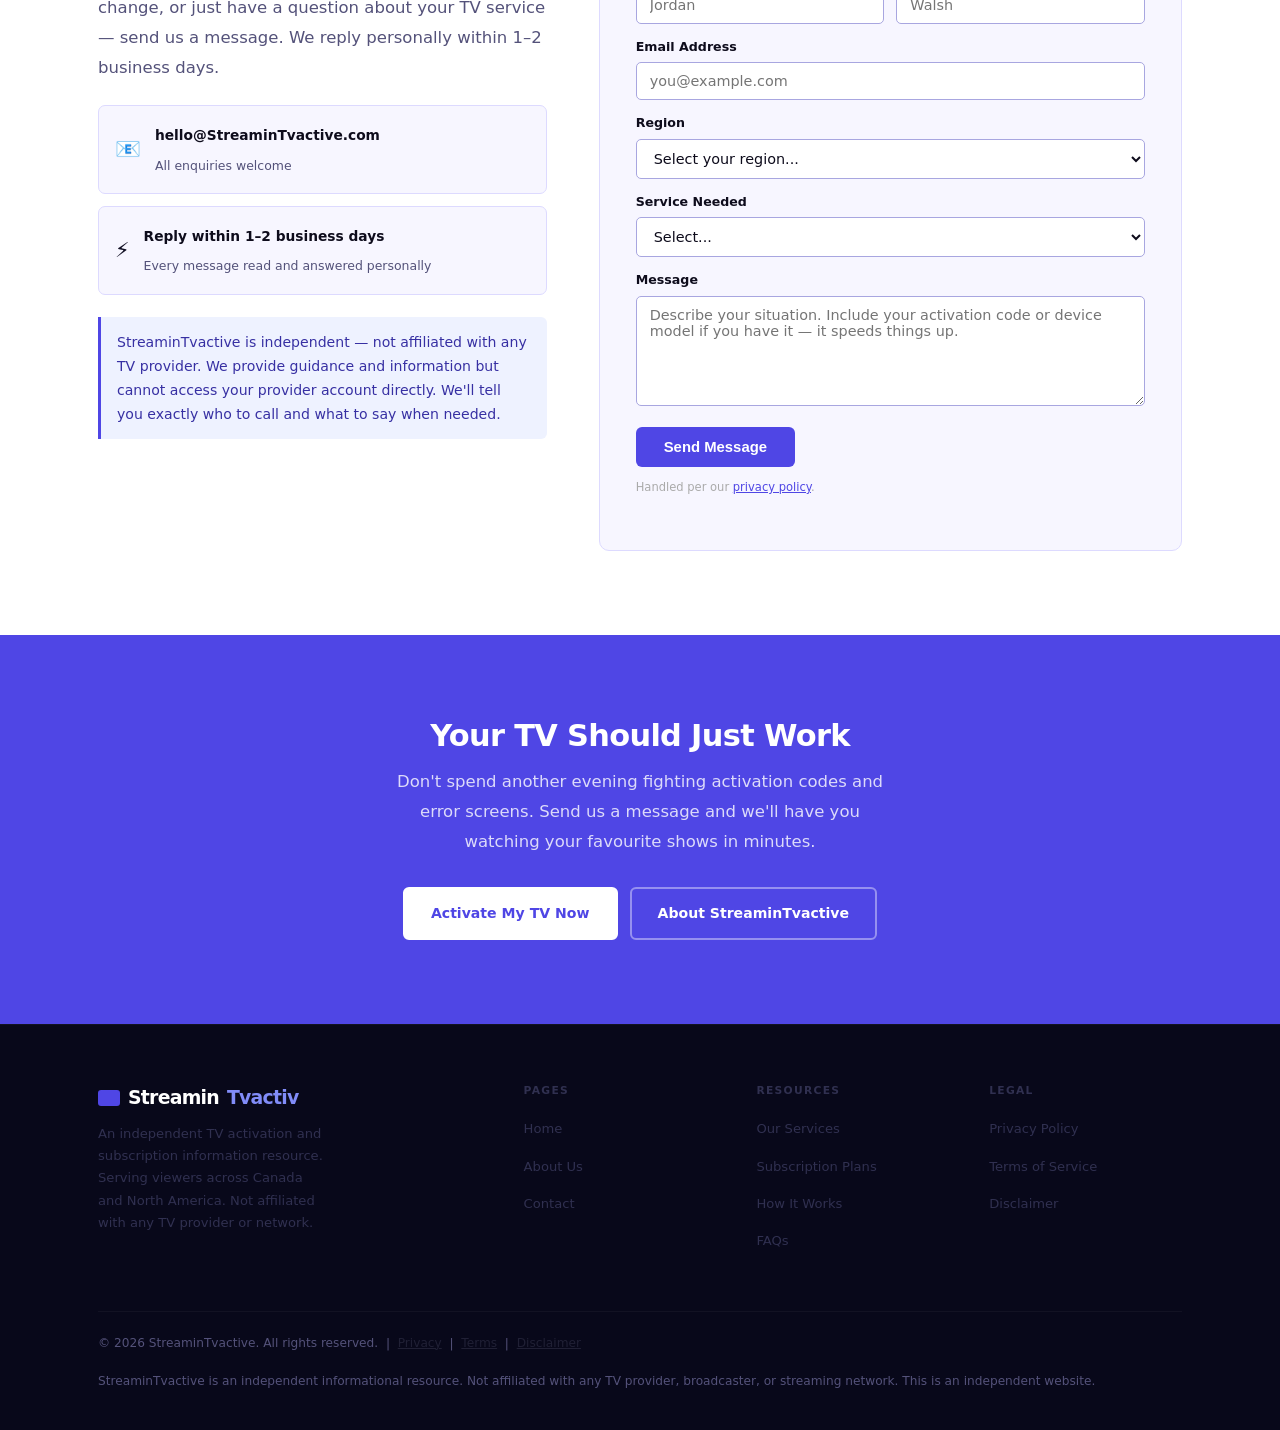
==== commit c8370c62: "index.html" ====
--- a/index.html
+++ b/index.html
@@ -411,7 +411,7 @@
   </div>
 </div>
 
-<footer class="site-footer"><div class="wrap"><div class="ft-grid"><div class="ft-brand"><div class="ft-logo"><div class="ft-logo-icon"></div>Stream<em>Pro</em></div><p>An independent TV activation and subscription information resource. Serving viewers across Canada and North America. Not affiliated with any TV provider or network.</p></div><div class="fc"><h5>Pages</h5><ul><li><a href='index.html'>Home</a></li><li><a href='about.html'>About Us</a></li><li><a href='index.html#contact'>Contact</a></li></ul></div><div class="fc"><h5>Resources</h5><ul><li><a href='index.html#services'>Our Services</a></li><li><a href='index.html#plans'>Subscription Plans</a></li><li><a href='index.html#how'>How It Works</a></li><li><a href='index.html#faq'>FAQs</a></li></ul></div><div class="fc"><h5>Legal</h5><ul><li><a href='privacy.html'>Privacy Policy</a></li><li><a href='terms.html'>Terms of Service</a></li><li><a href='disclaimer.html'>Disclaimer</a></li></ul></div></div><div class="ft-bot"><p>&copy; <span id="yr"></span> StreaminTvactive. All rights reserved. &nbsp;|&nbsp; <a href='privacy.html'>Privacy</a> &nbsp;|&nbsp; <a href='terms.html'>Terms</a> &nbsp;|&nbsp; <a href='disclaimer.html'>Disclaimer</a></p><p style="margin-top:4px;">StreaminTvactive is an independent informational resource. Not affiliated with any TV provider, broadcaster, or streaming network. This is an independent website.</p></div></div></footer><script>
+<footer class="site-footer"><div class="wrap"><div class="ft-grid"><div class="ft-brand"><div class="ft-logo"><div class="ft-logo-icon"></div>Streamin<em>Tvactiv</em></div><p>An independent TV activation and subscription information resource. Serving viewers across Canada and North America. Not affiliated with any TV provider or network.</p></div><div class="fc"><h5>Pages</h5><ul><li><a href='index.html'>Home</a></li><li><a href='about.html'>About Us</a></li><li><a href='index.html#contact'>Contact</a></li></ul></div><div class="fc"><h5>Resources</h5><ul><li><a href='index.html#services'>Our Services</a></li><li><a href='index.html#plans'>Subscription Plans</a></li><li><a href='index.html#how'>How It Works</a></li><li><a href='index.html#faq'>FAQs</a></li></ul></div><div class="fc"><h5>Legal</h5><ul><li><a href='privacy.html'>Privacy Policy</a></li><li><a href='terms.html'>Terms of Service</a></li><li><a href='disclaimer.html'>Disclaimer</a></li></ul></div></div><div class="ft-bot"><p>&copy; <span id="yr"></span> StreaminTvactive. All rights reserved. &nbsp;|&nbsp; <a href='privacy.html'>Privacy</a> &nbsp;|&nbsp; <a href='terms.html'>Terms</a> &nbsp;|&nbsp; <a href='disclaimer.html'>Disclaimer</a></p><p style="margin-top:4px;">StreaminTvactive is an independent informational resource. Not affiliated with any TV provider, broadcaster, or streaming network. This is an independent website.</p></div></div></footer><script>
 document.getElementById("yr").textContent=new Date().getFullYear();
 function fq(b){var i=b.closest(".faq-item"),o=i.classList.contains("open");document.querySelectorAll(".faq-item.open").forEach(function(x){x.classList.remove("open");});if(!o)i.classList.add("open");}
 function sub(){var e=document.querySelector(".fg input[type=email]"),m=document.querySelector(".fg textarea");if(e&&m){if(!e.value.trim()||!m.value.trim()){alert("Please fill all required fields.");return;}document.getElementById("fok").style.display="block";document.querySelector(".sbtn").disabled=true;}}
